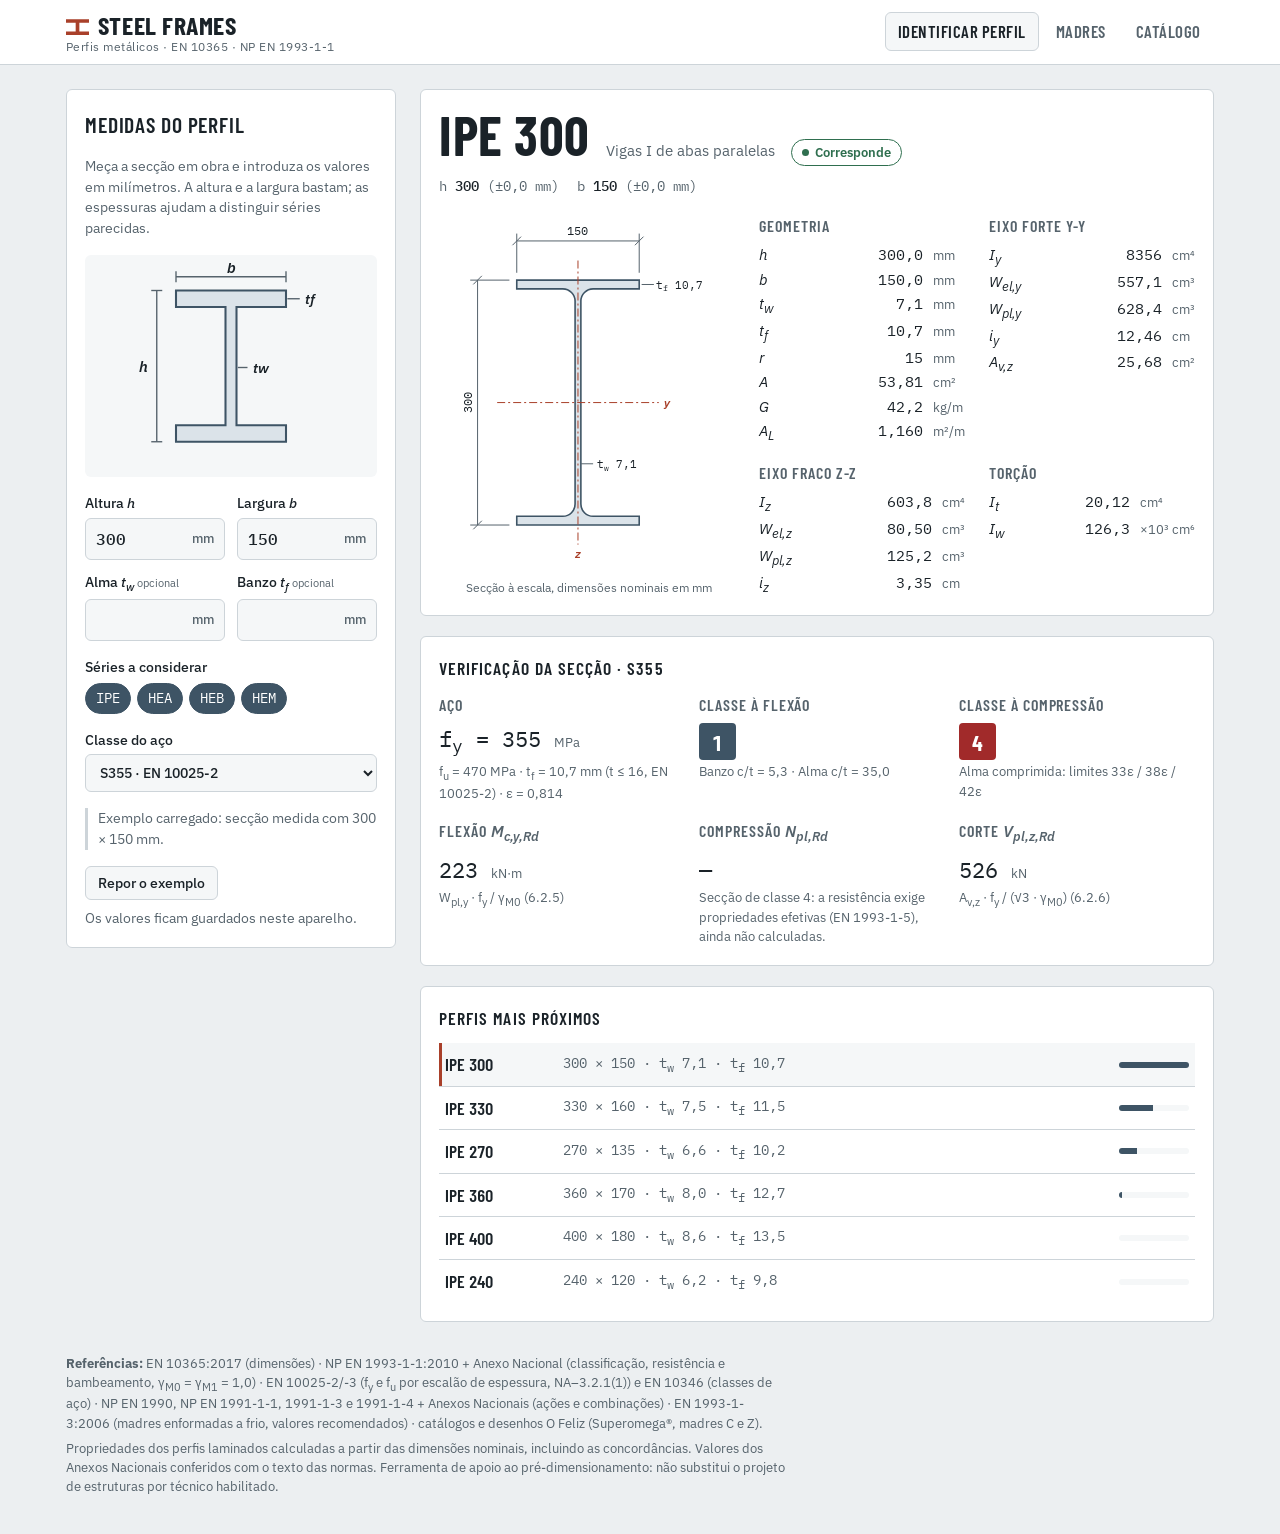
==== src/index.html @ e9fc8106 "Madres O Feliz (Superomega, C e Z) pela EN 1993-1-3, com empalme opcional Substitui as ómegas Constá" ====
<!doctype html>
<html lang="pt-PT">
<head>
<meta charset="utf-8">
<meta name="viewport" content="width=device-width, initial-scale=1, viewport-fit=cover">
<title>Steel Frames</title>
<meta name="claude:viewport-fit-sides" content="cover">
<meta name="description" content="Identificação e propriedades de perfis metálicos laminados segundo a EN 10365 e o Eurocódigo 3.">
<link rel="preconnect" href="https://fonts.googleapis.com">
<link rel="preconnect" href="https://fonts.gstatic.com" crossorigin>
<link rel="stylesheet" href="https://fonts.googleapis.com/css2?family=Barlow+Condensed:wght@500;600;700&family=IBM+Plex+Mono:wght@400;500&family=IBM+Plex+Sans:wght@400;500;600&display=swap">
<link rel="stylesheet" href="css/style.css">
</head>
<body>
<header class="topo">
  <div class="topo-interior">
    <div class="marca">
      <span class="marca-nome">Steel Frames</span>
      <span class="marca-sub">Perfis metálicos · EN 10365 · NP EN 1993-1-1</span>
    </div>
    <nav class="separadores" aria-label="Secções">
      <button type="button" class="separador" id="tab-identificar" data-vista="identificar" aria-selected="true">Identificar perfil</button>
      <button type="button" class="separador" id="tab-madres" data-vista="madres" aria-selected="false">Madres</button>
      <button type="button" class="separador" id="tab-catalogo" data-vista="catalogo" aria-selected="false">Catálogo</button>
    </nav>
  </div>
</header>

<main class="conteudo">
  <section class="vista vista-dupla" id="vista-identificar" aria-labelledby="tab-identificar">
    <form class="painel-medidas" id="form-medidas" autocomplete="off">
      <h1 class="titulo-painel">Medidas do perfil</h1>
      <p class="nota">Meça a secção em obra e introduza os valores em milímetros. A altura e a largura bastam; as espessuras ajudam a distinguir séries parecidas.</p>

      <figure class="esquema" aria-hidden="true">
        <svg viewBox="0 0 160 150" role="img">
          <path class="esquema-perfil" d="M40 20h80v12H84v86h36v12H40v-12h36V32H40z"/>
          <g class="esquema-cota">
            <line x1="40" y1="10" x2="120" y2="10"/><line x1="40" y1="6" x2="40" y2="14"/><line x1="120" y1="6" x2="120" y2="14"/>
            <line x1="26" y1="20" x2="26" y2="130"/><line x1="22" y1="20" x2="30" y2="20"/><line x1="22" y1="130" x2="30" y2="130"/>
          </g>
          <text x="80" y="7" class="esquema-txt">b</text>
          <text x="16" y="79" class="esquema-txt">h</text>
          <text x="96" y="80" class="esquema-txt esquema-txt-s">tw</text>
          <text x="134" y="30" class="esquema-txt esquema-txt-s">tf</text>
          <line class="esquema-guia" x1="121" y1="26" x2="130" y2="26"/>
          <line class="esquema-guia" x1="85" y1="76" x2="92" y2="76"/>
        </svg>
      </figure>

      <div class="campos">
        <label class="campo" for="in-h"><span>Altura <i>h</i></span>
          <span class="entrada"><input id="in-h" name="h" type="text" inputmode="decimal" min="0" step="0.1" required><em>mm</em></span></label>
        <label class="campo" for="in-b"><span>Largura <i>b</i></span>
          <span class="entrada"><input id="in-b" name="b" type="text" inputmode="decimal" min="0" step="0.1" required><em>mm</em></span></label>
        <label class="campo" for="in-tw"><span>Alma <i>t<sub>w</sub></i> <small>opcional</small></span>
          <span class="entrada"><input id="in-tw" name="tw" type="text" inputmode="decimal" min="0" step="0.1"><em>mm</em></span></label>
        <label class="campo" for="in-tf"><span>Banzo <i>t<sub>f</sub></i> <small>opcional</small></span>
          <span class="entrada"><input id="in-tf" name="tf" type="text" inputmode="decimal" min="0" step="0.1"><em>mm</em></span></label>
      </div>

      <fieldset class="grupo">
        <legend>Séries a considerar</legend>
        <div class="fichas" id="fichas-familias"></div>
      </fieldset>

      <label class="campo" for="in-aco"><span>Classe do aço</span>
        <select id="in-aco" name="aco"></select></label>

      <p class="nota nota-exemplo" id="nota-exemplo">Exemplo carregado: secção medida com 300 × 150 mm.</p>
      <div class="acoes-form"><button type="button" class="botao-sec" id="repor-identificar">Repor o exemplo</button><span class="nota">Os valores ficam guardados neste aparelho.</span></div>
    </form>

    <div class="resultado" id="resultado" aria-live="polite"></div>
  </section>

  <section class="vista vista-dupla" id="vista-madres" aria-labelledby="tab-madres" hidden>
    <form class="painel-medidas painel-madres" id="form-madres" autocomplete="off">
      <h1 class="titulo-painel">Madres de cobertura</h1>
      <p class="nota">Pré-dimensionamento de madres numa cobertura de duas águas, com as ações do Anexo Nacional português (Portugal continental).</p>

      <fieldset class="grupo">
        <legend>Pavilhão</legend>
        <div class="campos">
          <label class="campo" for="m-largura"><span>Vão do pórtico</span>
            <span class="entrada"><input id="m-largura" name="largura" type="text" inputmode="decimal" min="1" step="0.1" value="20"><em>m</em></span></label>
          <label class="campo" for="m-comprimento"><span>Comprimento</span>
            <span class="entrada"><input id="m-comprimento" name="comprimento" type="text" inputmode="decimal" min="1" step="0.1" value="48"><em>m</em></span></label>
          <label class="campo" for="m-beirado"><span>Altura no pilar</span>
            <span class="entrada"><input id="m-beirado" name="beirado" type="text" inputmode="decimal" value="7"><em>m</em></span></label>
          <label class="campo" for="m-meio"><span>Altura a meio vão</span>
            <span class="entrada"><input id="m-meio" name="meio" type="text" inputmode="decimal" value="8,4"><em>m</em></span></label>
        </div>
        <p class="nota" id="m-inclinacao"></p>
      </fieldset>

      <fieldset class="grupo">
        <legend>Madres</legend>
        <label class="campo" for="m-tipo"><span>Tipo de madre</span>
          <select id="m-tipo" name="tipo">
            <option value="IPE" selected>IPE laminado (NP EN 1993-1-1)</option>
            <option value="Superomega">Superomega® · O Feliz (EN 1993-1-3)</option>
            <option value="C">Madre C · O Feliz (EN 1993-1-3)</option>
            <option value="Z">Madre Z · O Feliz (EN 1993-1-3)</option>
          </select></label>
        <label class="campo" for="m-aco"><span>Classe do aço</span>
          <select id="m-aco" name="aco"></select></label>
        <div class="campos">
          <label class="campo" for="m-vao"><span>Entre pórticos</span>
            <span class="entrada"><input id="m-vao" name="vao" type="text" inputmode="decimal" min="1" step="0.1" value="6"><em>m</em></span></label>
          <label class="campo" for="m-espacamento"><span>Entre madres</span>
            <span class="entrada"><input id="m-espacamento" name="espacamento" type="text" inputmode="decimal" min="0.3" step="0.05" value="1,5"><em>m</em></span></label>
        </div>
        <label class="campo" for="m-esquema"><span>Esquema estático</span>
          <select id="m-esquema" name="esquema"></select></label>
        <label class="campo" for="m-tirantes"><span>Travamento do banzo inferior</span>
          <select id="m-tirantes" name="tirantes">
            <option value="0">Sem travamento intermédio (só nos pórticos)</option>
            <option value="1" selected>Tirantes a meio vão</option>
            <option value="2">Tirantes a terços do vão</option>
          </select></label>
        <label class="campo" for="m-posicao"><span>Posição na cobertura</span>
          <select id="m-posicao" name="posicao"></select></label>
      </fieldset>

      <fieldset class="grupo" id="m-grupo-enformados" hidden>
        <legend>Enformados a frio (EN 1993-1-3)</legend>
        <div id="m-campos-continuidade">
          <label class="campo" for="m-ligacao"><span>Continuidade nos apoios intermédios</span>
            <select id="m-ligacao" name="ligacao">
              <option value="continua" selected>Madre contínua, sem emenda nos apoios</option>
              <option value="sobreposicao">Sobreposição (empalme) sobre os apoios</option>
            </select></label>
          <label class="campo" for="m-sobreposicao" id="m-campo-sobreposicao"><span>Comprimento total da sobreposição, se medido</span>
            <span class="entrada"><input id="m-sobreposicao" name="sobreposicao" type="text" inputmode="decimal" min="0" step="0.05" value="" placeholder="desconhecido"><em>m</em></span></label>
          <p class="nota" id="m-nota-sobreposicao">Com 0,1 L ou mais para cada lado do apoio, a madre conta como contínua, com secção dupla sobre o apoio. Mais curta ou desconhecida, a continuidade é parcial: o vão verifica-se também como simplesmente apoiado (EN 1993-1-3, 10.1.3.4).</p>
        </div>
        <label class="campo" for="m-restricao"><span>Restrição do revestimento ao banzo livre</span>
          <select id="m-restricao" name="restricao">
            <option value="nenhuma" selected>Nenhuma (K = 0), do lado da segurança</option>
            <option value="chapa">Chapa trapezoidal fixada nas ondas baixas (130 p, 10.1.5.2(7))</option>
            <option value="cd">Rigidez CD indicada pelo fabricante do revestimento</option>
          </select></label>
        <div class="campos">
          <label class="campo" for="m-fixacoes" id="m-campo-fixacoes"><span>Fixações por metro de madre (p)</span>
            <span class="entrada"><input id="m-fixacoes" name="fixacoes" type="text" inputmode="decimal" min="0.5" step="0.5" value="2"><em>/m</em></span></label>
          <label class="campo" for="m-cd" id="m-campo-cd"><span>C<sub>D</sub> do revestimento</span>
            <span class="entrada"><input id="m-cd" name="cd" type="text" inputmode="decimal" min="0" step="0.1" value="0,5"><em>kN·m/m/rad</em></span></label>
          <label class="campo" for="m-apoio" id="m-campo-apoio"><span>Largura de apoio na asna</span>
            <span class="entrada"><input id="m-apoio" name="apoio" type="text" inputmode="decimal" min="10" step="10" value="100"><em>mm</em></span></label>
        </div>
        <p class="nota" id="m-nota-restricao"></p>
      </fieldset>

      <fieldset class="grupo">
        <legend>Cargas permanentes e sobrecarga</legend>
        <label class="campo" for="m-revestimento"><span>Revestimento</span>
          <select id="m-revestimento" name="revestimento"></select></label>
        <div class="campos">
          <label class="campo" for="m-grev"><span>Peso do revestimento</span>
            <span class="entrada"><input id="m-grev" name="grev" type="text" inputmode="decimal" min="0" step="0.01"><em>kN/m²</em></span></label>
          <label class="campo" for="m-ginst"><span>Instalações</span>
            <span class="entrada"><input id="m-ginst" name="ginst" type="text" inputmode="decimal" min="0" step="0.01" value="0,10"><em>kN/m²</em></span></label>
          <label class="campo" for="m-qk"><span>Sobrecarga (cat. H)</span>
            <span class="entrada"><input id="m-qk" name="qk" type="text" inputmode="decimal" min="0" step="0.05" value="0,4"><em>kN/m²</em></span></label>
        </div>
      </fieldset>

      <fieldset class="grupo">
        <legend>Local</legend>
        <div class="campos">
          <label class="campo" for="m-altitude"><span>Altitude</span>
            <span class="entrada"><input id="m-altitude" name="altitude" type="text" inputmode="decimal" min="0" max="1500" step="10" value="150"><em>m</em></span></label>
          <label class="campo" for="m-zona-neve"><span>Zona de neve</span>
            <select id="m-zona-neve" name="zonaNeve">
              <option value="Z1">Z1</option>
              <option value="Z2" selected>Z2</option>
              <option value="Z3">Z3</option>
            </select></label>
        </div>
        <label class="campo" for="m-exposicao"><span>Exposição à neve</span>
          <select id="m-exposicao" name="exposicao">
            <option value="normal" selected>Normal (Ce = 1,0)</option>
            <option value="exposta">Exposta ao vento (Ce = 0,8)</option>
            <option value="abrigada">Abrigada (Ce = 1,2)</option>
          </select></label>
        <label class="campo" for="m-terreno"><span>Categoria de terreno</span>
          <select id="m-terreno" name="terreno">
            <option value="I">I · Costa exposta ao mar</option>
            <option value="II">II · Campo aberto, obstáculos isolados</option>
            <option value="III" selected>III · Industrial, suburbano, floresta</option>
            <option value="IV">IV · Urbano, edifícios acima de 15 m</option>
          </select></label>
        <div class="campos">
          <label class="campo" for="m-cpi-max"><span>c<sub>pi</sub> máximo</span>
            <span class="entrada"><input id="m-cpi-max" name="cpiMax" type="text" inputmode="decimal" min="-1" max="1" step="0.05" value="0,2"></span></label>
          <label class="campo" for="m-cpi-min"><span>c<sub>pi</sub> mínimo</span>
            <span class="entrada"><input id="m-cpi-min" name="cpiMin" type="text" inputmode="decimal" min="-1" max="1" step="0.05" value="−0,3"></span></label>
        </div>
        <p class="nota">+0,2 / −0,3 sem face dominante. Com portões grandes que possam ficar abertos, ver NP EN 1991-1-4, 7.2.9(5).</p>
        <label class="verificar" for="m-costa"><input id="m-costa" name="costa" type="checkbox"> A menos de 5 km da costa</label>
        <p class="nota" id="m-zona-vento"></p>
        <label class="campo" for="m-c0"><span>Coeficiente de orografia c<sub>0</sub></span>
          <span class="entrada"><input id="m-c0" name="c0" type="text" inputmode="decimal" min="1" max="2" step="0.05" value="1,0"></span></label>
        <p class="nota">c<sub>0</sub> = 1,0 em terreno plano: declive médio a barlavento inferior a 3° (NP EN 1991-1-4, 4.3.3(2)). Perto do topo de colinas, falésias ou escarpas, calcule c<sub>0</sub> pelo Anexo A.3. Em vales onde o vento possa ser afunilado, ou com orografia complexa, a norma remete para parecer técnico ou ensaio (A.3(4) e NA–4.3.3(1)): a app não trata esses casos, mas aceita aqui um c<sub>0</sub> que esteja justificado.</p>
      </fieldset>

      <p class="nota nota-exemplo" id="m-nota-exemplo">Exemplo carregado: pavilhão de 20 × 48 m, alturas de 7,0 m no pilar e 8,4 m a meio vão, com painel sandwich.</p>
      <div class="acoes-form"><button type="button" class="botao-sec" id="repor-madres">Repor o exemplo</button><span class="nota">Os valores ficam guardados neste aparelho.</span></div>
    </form>

    <div class="resultado" id="resultado-madres" aria-live="polite"></div>
  </section>

  <section class="vista" id="vista-catalogo" aria-labelledby="tab-catalogo" hidden>
    <div class="catalogo-topo">
      <h1 class="titulo-painel">Catálogo de perfis</h1>
      <div class="fichas" id="fichas-catalogo" role="radiogroup" aria-label="Série"></div>
    </div>
    <p class="nota" id="catalogo-desc"></p>
    <div class="tabela-rolo">
      <table class="tabela" id="tabela-catalogo"></table>
    </div>
    <p class="nota" id="catalogo-ajuda">Toque numa linha para abrir o perfil com todas as propriedades.</p>
  </section>
</main>

<footer class="rodape">
  <p><strong>Referências:</strong> EN 10365:2017 (dimensões) · NP EN 1993-1-1:2010 + Anexo Nacional (classificação, resistência e bambeamento, γ<sub>M0</sub> = γ<sub>M1</sub> = 1,0) · EN 10025-2/-3 (f<sub>y</sub> e f<sub>u</sub> por escalão de espessura, NA–3.2.1(1)) e EN 10346 (classes de aço) · NP EN 1990, NP EN 1991-1-1, 1991-1-3 e 1991-1-4 + Anexos Nacionais (ações e combinações) · EN 1993-1-3:2006 (madres enformadas a frio, valores recomendados) · catálogos e desenhos O Feliz (Superomega®, madres C e Z).</p>
  <p>Propriedades dos perfis laminados calculadas a partir das dimensões nominais, incluindo as concordâncias. Valores dos Anexos Nacionais conferidos com o texto das normas. Ferramenta de apoio ao pré-dimensionamento: não substitui o projeto de estruturas por técnico habilitado.</p>
</footer>

<script src="js/perfis.js"></script>
<script src="js/seccao.js"></script>
<script src="js/ofeliz.js"></script>
<script src="js/acoes.js"></script>
<script src="js/madres.js"></script>
<script src="js/enformados.js"></script>
<script src="js/app.js"></script>
<script src="js/vista-madres.js"></script>
</body>
</html>
---- src/css/style.css ----
/* Layout: faixa de topo + duas colunas (medidas | resultado) que empilham abaixo de 880px.
   Cor: cinza-aço frio com o vermelho do primário anticorrosivo como único acento. */
:root {
  --fundo: #eceff1;
  --superficie: #ffffff;
  --superficie-2: #f5f7f8;
  --tinta: #1a2228;
  --tinta-suave: #56636c;
  --linha: #cdd4d9;
  --aco: #3e5465;
  --aco-claro: #dbe3e9;
  --primario: #a9402a;
  --primario-tinta: #ffffff;
  --ok: #2f6f4f;
  --aviso: #8a5a00;
  --mau: #a12a2a;
  --f-titulo: "Barlow Condensed", "Arial Narrow", "Roboto Condensed", sans-serif;
  --f-texto: "IBM Plex Sans", "Segoe UI", system-ui, sans-serif;
  --f-dados: "IBM Plex Mono", ui-monospace, "SFMono-Regular", Menlo, monospace;
  --raio: 6px;
}
@media (prefers-color-scheme: dark) {
  :root:not([data-theme="light"]) {
    --fundo: #11161a; --superficie: #192026; --superficie-2: #1f272e; --tinta: #e2e7ea;
    --tinta-suave: #97a4ad; --linha: #2e3941; --aco: #9ab1c2; --aco-claro: #26323b;
    --primario: #e2795c; --primario-tinta: #1a0d08; --ok: #6cc196; --aviso: #e0b357; --mau: #ef8a8a;
    color-scheme: dark;
  }
}
:root[data-theme="dark"] {
  --fundo: #11161a; --superficie: #192026; --superficie-2: #1f272e; --tinta: #e2e7ea;
  --tinta-suave: #97a4ad; --linha: #2e3941; --aco: #9ab1c2; --aco-claro: #26323b;
  --primario: #e2795c; --primario-tinta: #1a0d08; --ok: #6cc196; --aviso: #e0b357; --mau: #ef8a8a;
  color-scheme: dark;
}

* { box-sizing: border-box; }
[hidden] { display: none !important; }
html { -webkit-text-size-adjust: 100%; }
body {
  margin: 0;
  background: var(--fundo);
  color: var(--tinta);
  font: 15px/1.5 var(--f-texto);
}
body::before {
  content: ""; position: fixed; inset: 0 0 auto; height: env(safe-area-inset-top, 0px);
  z-index: 10; background: var(--superficie);
}
h1, h2, h3 { text-wrap: balance; margin: 0; }
button, input, select { font: inherit; color: inherit; }
:focus-visible { outline: 2px solid var(--primario); outline-offset: 2px; }

/* Topo */
.topo {
  position: sticky; top: env(safe-area-inset-top, 0px); z-index: 5;
  background: var(--superficie);
  border-bottom: 1px solid var(--linha);
}
.topo-interior, .conteudo, .rodape {
  max-width: 1180px; margin-inline: auto;
  padding-left: max(16px, env(safe-area-inset-left, 0px));
  padding-right: max(16px, env(safe-area-inset-right, 0px));
}
.topo-interior {
  display: flex; flex-wrap: wrap; align-items: center; justify-content: space-between;
  gap: 8px 24px; padding-block: 10px;
}
.marca { display: flex; flex-direction: column; line-height: 1.15; }
.marca-nome {
  font-family: var(--f-titulo); font-weight: 700; font-size: 1.6rem;
  letter-spacing: 0.02em; text-transform: uppercase;
}
.marca-nome::before {
  content: ""; display: inline-block; width: 0.9em; height: 0.62em; margin-right: 0.35em;
  background: var(--primario);
  clip-path: polygon(0 0, 100% 0, 100% 22%, 58% 22%, 58% 78%, 100% 78%, 100% 100%, 0 100%, 0 78%, 42% 78%, 42% 22%, 0 22%);
}
.marca-sub { font-size: 0.78rem; color: var(--tinta-suave); letter-spacing: 0.04em; }
.separadores { display: flex; flex-wrap: wrap; gap: 4px; }
.separador {
  border: 1px solid transparent; background: none; cursor: pointer;
  padding: 6px 12px; border-radius: var(--raio);
  font-family: var(--f-titulo); font-weight: 600; font-size: 1.05rem; letter-spacing: 0.03em;
  text-transform: uppercase; color: var(--tinta-suave);
}
.separador:hover { color: var(--tinta); background: var(--superficie-2); }
.separador[aria-selected="true"] { color: var(--tinta); border-color: var(--linha); background: var(--superficie-2); }

/* Conteúdo */
.conteudo { padding-block: 24px 8px; }
.vista-dupla {
  display: grid; gap: 24px;
  grid-template-columns: minmax(260px, 330px) minmax(0, 1fr);
  align-items: start;
}
.vista[hidden] { display: none !important; }
@media (max-width: 880px) {
  .vista-dupla { grid-template-columns: minmax(0, 1fr); }
}

.titulo-painel {
  font-family: var(--f-titulo); font-weight: 600; font-size: 1.35rem;
  text-transform: uppercase; letter-spacing: 0.04em;
}
.nota { color: var(--tinta-suave); font-size: 0.86rem; margin: 0; max-width: 65ch; }
.nota-exemplo { border-left: 3px solid var(--linha); padding-left: 10px; }

/* Painel de medidas */
.painel-medidas {
  display: flex; flex-direction: column; gap: 16px;
  background: var(--superficie); border: 1px solid var(--linha); border-radius: var(--raio);
  padding: 18px;
}
@media (min-width: 881px) { .painel-medidas { position: sticky; top: calc(env(safe-area-inset-top, 0px) + 84px); } }
.esquema { margin: 0; padding: 8px; background: var(--superficie-2); border-radius: var(--raio); }
.esquema svg { display: block; width: 100%; max-width: 220px; height: auto; margin-inline: auto; }
.esquema-perfil { fill: var(--aco-claro); stroke: var(--aco); stroke-width: 1.5; }
.esquema-cota line, .esquema-guia { stroke: var(--tinta-suave); stroke-width: 1; }
.esquema-txt { fill: var(--tinta); font: italic 600 11px var(--f-texto); text-anchor: middle; }
.esquema-txt-s { font-size: 10px; text-anchor: start; }

.campos { display: grid; grid-template-columns: repeat(2, minmax(0, 1fr)); gap: 12px; align-items: end; }
.campo { display: flex; flex-direction: column; gap: 4px; min-width: 0; font-size: 0.86rem; font-weight: 500; }
.campo small { font-weight: 400; color: var(--tinta-suave); }
.campo i { font-family: var(--f-texto); }
.entrada {
  display: flex; align-items: center;
  background: var(--superficie-2); border: 1px solid var(--linha); border-radius: var(--raio);
}
.entrada:focus-within { border-color: var(--primario); }
.entrada input {
  flex: 1; min-width: 0; width: 100%; border: 0; background: none; padding: 8px 10px;
  font-family: var(--f-dados); font-size: 1rem; font-variant-numeric: tabular-nums;
}
.entrada input:focus { outline: none; }
.entrada em { font-style: normal; color: var(--tinta-suave); padding-right: 10px; font-size: 0.8rem; }
select {
  padding: 8px 10px; border: 1px solid var(--linha); border-radius: var(--raio);
  background: var(--superficie-2);
}
.grupo { border: 0; margin: 0; padding: 0; display: flex; flex-direction: column; gap: 6px; }
.grupo legend { font-size: 0.86rem; font-weight: 500; padding: 0; margin-bottom: 6px; }
.fichas { display: flex; flex-wrap: wrap; gap: 6px; }
.ficha {
  display: inline-flex; align-items: center; gap: 6px; cursor: pointer;
  padding: 4px 10px; border: 1px solid var(--linha); border-radius: 999px;
  font-family: var(--f-dados); font-size: 0.85rem; background: var(--superficie);
  user-select: none;
}
.ficha input { position: absolute; opacity: 0; pointer-events: none; }
.ficha:has(input:checked) { background: var(--aco); border-color: var(--aco); color: var(--superficie); }
.ficha:has(input:focus-visible) { outline: 2px solid var(--primario); outline-offset: 2px; }

/* Resultado */
.resultado { display: flex; flex-direction: column; gap: 20px; min-width: 0; }
.cartao {
  background: var(--superficie); border: 1px solid var(--linha); border-radius: var(--raio);
  padding: 18px; min-width: 0;
}
.cabeca-resultado { display: flex; flex-wrap: wrap; align-items: baseline; gap: 6px 16px; }
.cartao .nome-perfil {
  margin: 0; color: var(--tinta); text-transform: none;
  font-family: var(--f-titulo); font-weight: 700; font-size: clamp(2.4rem, 6vw, 3.4rem);
  line-height: 1; letter-spacing: 0.01em;
}
.familia-perfil { color: var(--tinta-suave); }
.selo {
  display: inline-flex; align-items: center; gap: 6px; padding: 3px 10px; border-radius: 999px;
  font-size: 0.8rem; font-weight: 600; border: 1px solid currentColor;
}
.selo::before { content: ""; width: 7px; height: 7px; border-radius: 50%; background: currentColor; }
.selo-ok { color: var(--ok); }
.selo-aviso { color: var(--aviso); }
.selo-mau { color: var(--mau); }
.desvios {
  display: flex; flex-wrap: wrap; gap: 4px 18px; margin-top: 10px;
  font-family: var(--f-dados); font-size: 0.85rem; color: var(--tinta-suave);
}
.desvios b { color: var(--tinta); font-weight: 500; }
.alerta {
  margin-top: 12px; padding: 8px 12px; border-radius: var(--raio);
  background: var(--superficie-2); border-left: 3px solid var(--aviso); font-size: 0.88rem;
}

.corpo-resultado {
  display: grid; gap: 20px; margin-top: 18px;
  grid-template-columns: minmax(200px, 300px) minmax(0, 1fr);
}
@media (max-width: 640px) { .corpo-resultado { grid-template-columns: minmax(0, 1fr); } }
.desenho { margin: 0; align-self: start; }
.desenho svg { display: block; width: 100%; height: auto; max-height: 360px; }
.desenho figcaption { font-size: 0.78rem; color: var(--tinta-suave); text-align: center; margin-top: 4px; }
.sec-forma { fill: var(--aco-claro); stroke: var(--aco); stroke-width: 1.6; vector-effect: non-scaling-stroke; }
.sec-eixo { stroke: var(--primario); stroke-width: 1; stroke-dasharray: 8 3 2 3; vector-effect: non-scaling-stroke; fill: none; }
.sec-cota { stroke: var(--tinta-suave); stroke-width: 1; vector-effect: non-scaling-stroke; fill: none; }
.sec-txt { fill: var(--tinta); font-family: var(--f-dados); }
.sec-txt-eixo { fill: var(--primario); font-family: var(--f-texto); font-style: italic; font-weight: 600; }

.grupos-props { display: grid; grid-template-columns: repeat(auto-fit, minmax(190px, 1fr)); gap: 16px 24px; }
.grupo-props h3, .ec3-item h3, .cartao h2 {
  font-family: var(--f-titulo); font-weight: 600; font-size: 1rem; text-transform: uppercase;
  letter-spacing: 0.06em; color: var(--tinta-suave); margin-bottom: 6px;
}
.cartao h2 { font-size: 1.1rem; color: var(--tinta); margin-bottom: 12px; }
.lista-props { margin: 0; display: grid; grid-template-columns: auto 1fr auto; gap: 2px 10px; align-items: baseline; }
.lista-props dt { font-style: italic; }
.lista-props dd { margin: 0; text-align: right; font-family: var(--f-dados); font-variant-numeric: tabular-nums; }
.lista-props .un { color: var(--tinta-suave); font-size: 0.8rem; text-align: left; font-family: var(--f-texto); }

.ec3 { display: grid; grid-template-columns: repeat(auto-fit, minmax(220px, 1fr)); gap: 16px 24px; }
.valor-grande {
  font-family: var(--f-dados); font-size: 1.35rem; font-variant-numeric: tabular-nums;
}
.valor-grande small { font-size: 0.8rem; color: var(--tinta-suave); font-family: var(--f-texto); }
.ec3-item .sym { text-transform: none; letter-spacing: 0; font-family: var(--f-texto); font-style: italic; }
.ec3-item p { margin: 2px 0 0; font-size: 0.82rem; color: var(--tinta-suave); }
.classe {
  display: inline-grid; place-items: center; width: 1.7em; height: 1.7em; border-radius: 4px;
  font-family: var(--f-titulo); font-weight: 700; background: var(--aco); color: var(--superficie);
}
.classe-4 { background: var(--mau); }

.candidatos { list-style: none; margin: 0; padding: 0; display: flex; flex-direction: column; }
.candidatos li + li { border-top: 1px solid var(--linha); }
.candidato {
  width: 100%; display: grid; grid-template-columns: 7.5em 1fr auto; gap: 12px; align-items: center;
  padding: 8px 6px; border: 0; background: none; cursor: pointer; text-align: left;
  font-family: var(--f-dados); font-size: 0.88rem; font-variant-numeric: tabular-nums;
}
.candidato:hover { background: var(--superficie-2); }
.candidato[aria-current="true"] { background: var(--superficie-2); box-shadow: inset 3px 0 0 var(--primario); }
.candidato-nome { font-family: var(--f-titulo); font-weight: 600; font-size: 1.1rem; }
.candidato-dims { color: var(--tinta-suave); min-width: 0; }
.barra { width: 70px; height: 6px; background: var(--superficie-2); border-radius: 3px; overflow: hidden; }
.barra span { display: block; height: 100%; background: var(--aco); }

/* Catálogo */
#vista-catalogo { display: flex; flex-direction: column; gap: 12px; }
.catalogo-topo { display: flex; flex-wrap: wrap; align-items: center; justify-content: space-between; gap: 12px; }
.ficha-radio { font-family: var(--f-dados); }
.tabela-rolo {
  overflow-x: auto; background: var(--superficie); border: 1px solid var(--linha); border-radius: var(--raio);
  max-height: 70vh;
}
.tabela { border-collapse: collapse; width: 100%; font-variant-numeric: tabular-nums; font-size: 0.86rem; }
.tabela th, .tabela td { padding: 6px 10px; text-align: right; white-space: nowrap; }
.tabela th:first-child, .tabela td:first-child { text-align: left; position: sticky; left: 0; background: inherit; }
.tabela thead th {
  position: sticky; top: 0; z-index: 1; background: var(--superficie-2);
  font-weight: 600; border-bottom: 1px solid var(--linha);
}
.tabela thead th:first-child { z-index: 2; background: var(--superficie-2); }
.tabela thead .un { display: block; font-weight: 400; color: var(--tinta-suave); font-size: 0.75rem; }
.tabela tbody tr { background: var(--superficie); cursor: pointer; }
.tabela tbody tr:nth-child(even) { background: var(--superficie-2); }
.tabela tbody tr:hover td { color: var(--primario); }
.tabela td { font-family: var(--f-dados); }
.tabela td:first-child { font-family: var(--f-titulo); font-weight: 600; font-size: 1rem; }

/* Rodapé */
.rodape { padding-block: 24px 32px; color: var(--tinta-suave); font-size: 0.8rem; }
.rodape p { margin: 0 0 6px; max-width: 90ch; }

@media (prefers-reduced-motion: no-preference) {
  .cartao { animation: surgir 0.18s ease-out; }
  @keyframes surgir { from { transform: translateY(3px); } to { transform: none; } }
}

/* Madres */
.painel-madres { position: static !important; }
.painel-madres .grupo { gap: 10px; }
.painel-madres .grupo legend {
  font-family: var(--f-titulo); font-weight: 600; font-size: 1rem; text-transform: uppercase;
  letter-spacing: 0.06em; color: var(--tinta-suave); margin-bottom: 2px;
}
.verificar { display: flex; align-items: center; gap: 8px; font-size: 0.86rem; cursor: pointer; }
.verificar input { width: 16px; height: 16px; accent-color: var(--aco); }
.painel-madres select { width: 100%; }
.numeros { display: grid; grid-template-columns: repeat(auto-fit, minmax(150px, 1fr)); gap: 12px 24px; margin-top: 16px; }
.numeros p { margin: 2px 0 0; font-size: 0.82rem; color: var(--tinta-suave); }
.verifs { list-style: none; margin: 18px 0 12px; padding: 0; display: flex; flex-direction: column; gap: 10px; }
.verif {
  display: grid; grid-template-columns: minmax(0, 1fr) 3.5em 120px; gap: 2px 12px; align-items: center;
}
.verif-nome { font-weight: 500; }
.verif-u { text-align: right; font-family: var(--f-dados); font-variant-numeric: tabular-nums; }
.verif-det { grid-column: 1 / -1; font-size: 0.8rem; color: var(--tinta-suave); }
@media (max-width: 480px) { .verif { grid-template-columns: minmax(0, 1fr) 3.5em 70px; } }
.util { display: block; height: 8px; background: var(--superficie-2); border-radius: 4px; overflow: hidden; border: 1px solid var(--linha); }
.util span { display: block; height: 100%; }
.util-ok span { background: var(--ok); }
.util-aviso span { background: var(--aviso); }
.util-mau span { background: var(--mau); }
.candidato-madre { grid-template-columns: 6.5em minmax(0, 1fr) 3.8em 70px; }
.candidato-u { text-align: right; white-space: nowrap; }
@media (max-width: 480px) { .candidato-madre { grid-template-columns: 5.5em minmax(0, 1fr) 3.6em; } .candidato-madre .util { display: none; } }

.esquicos { display: grid; grid-template-columns: minmax(0, 1fr); gap: 24px; }
.esquico { margin: 0; min-width: 0; }
.esquico svg { display: block; width: 100%; height: auto; max-height: 380px; }
.esquico figcaption { font-size: 0.8rem; color: var(--tinta-suave); margin-top: 6px; }
.esq-faixa { fill: var(--primario); fill-opacity: 0.22; }
.esq-madre { stroke: var(--aco); stroke-width: 1; vector-effect: non-scaling-stroke; opacity: 0.55; }
.esq-madre-ativa { stroke: var(--primario); stroke-width: 3; vector-effect: non-scaling-stroke; }
.esq-portico { stroke: var(--tinta); stroke-width: 1.6; vector-effect: non-scaling-stroke; }
.esq-cumeeira { stroke: var(--tinta-suave); stroke-width: 1; stroke-dasharray: 6 4; vector-effect: non-scaling-stroke; }
.esq-cota { stroke: var(--tinta-suave); stroke-width: 1; fill: none; vector-effect: non-scaling-stroke; }
.esq-solo { stroke: var(--tinta-suave); stroke-width: 1; stroke-dasharray: 2 3; vector-effect: non-scaling-stroke; }
.esq-estrutura { stroke: var(--tinta); stroke-width: 2.2; fill: none; stroke-linejoin: round; vector-effect: non-scaling-stroke; }
.esq-madre-sec { fill: var(--aco); }
.esq-madre-sec-ativa { fill: var(--primario); }
.esq-seta-g, .esq-seta-w { stroke-width: 2; vector-effect: non-scaling-stroke; }
.esq-seta-g { stroke: var(--aco); }
.esq-seta-g-cab { fill: var(--aco); }
.esq-seta-w { stroke: var(--primario); }
.esq-seta-w-cab { fill: var(--primario); }
.esq-txt { fill: var(--tinta); font-family: var(--f-dados); stroke: var(--superficie); paint-order: stroke; stroke-linejoin: round; }

.acoes { display: grid; grid-template-columns: repeat(auto-fit, minmax(240px, 1fr)); gap: 16px 24px; }
.acao h3, h3.sub {
  font-family: var(--f-titulo); font-weight: 600; font-size: 1rem; text-transform: uppercase;
  letter-spacing: 0.06em; color: var(--tinta-suave); margin: 0 0 4px;
}
h3.sub { margin-top: 18px; margin-bottom: 8px; }
.acao p { margin: 0; font-size: 0.88rem; }
.acao b, .acoes b { font-family: var(--f-dados); font-weight: 500; }
.tabela-baixa { max-height: none; }
.tabela-simples tbody tr { cursor: default; }
.tabela-simples tbody tr:hover td { color: inherit; }
.tabela-simples tbody th { text-align: left; font-weight: 400; white-space: normal; min-width: 10em; }
.cartao .tabela-simples th:first-child { position: static; }
.hipoteses { margin: 0; padding-left: 1.2em; display: flex; flex-direction: column; gap: 6px; font-size: 0.88rem; max-width: 75ch; }
.verif-nao .verif-nome { color: var(--tinta-suave); }
.tabela tbody tr.linha-omega { cursor: default; }
.tabela tbody tr.linha-omega:hover td { color: inherit; }
.tabela tbody tr.linha-omega td:first-child { font-family: var(--f-dados); font-weight: 500; font-size: 0.86rem; }
@media (max-width: 400px) {
  .separador { padding: 6px 8px; font-size: 0.95rem; }
}
.resultado .cartao { scroll-margin-top: calc(env(safe-area-inset-top, 0px) + 110px); }
.nome-perfil:focus { outline: none; }
.acoes-form { display: flex; flex-wrap: wrap; align-items: center; gap: 8px 12px; }
.botao-sec {
  padding: 6px 12px; border: 1px solid var(--linha); border-radius: var(--raio);
  background: var(--superficie-2); cursor: pointer; font-size: 0.86rem; font-weight: 500;
}
.botao-sec:hover { border-color: var(--aco); }
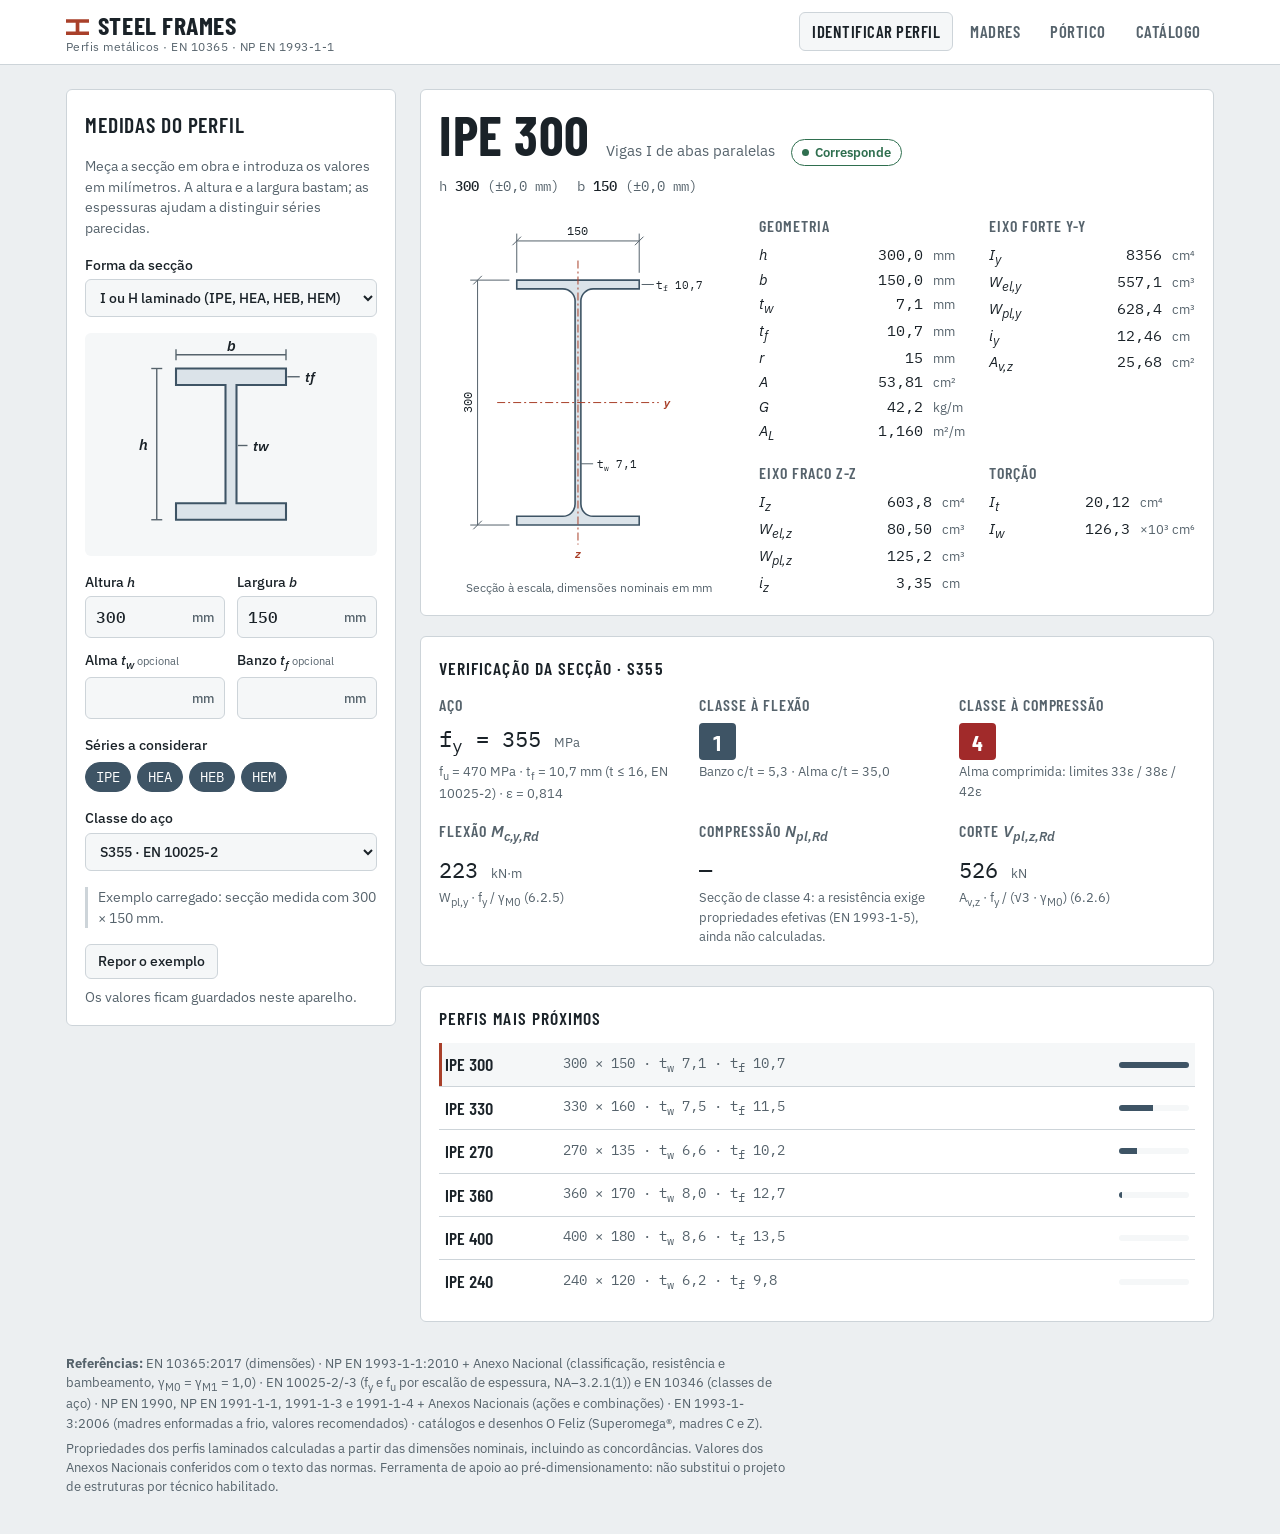
==== commit 3f630f7c: "Separador Pórtico (Fase 3) e perfis enformados no identificador Pórtico (src/js/vista-portico.js): -" ====
--- a/src/index.html
+++ b/src/index.html
@@ -21,6 +21,7 @@
     <nav class="separadores" aria-label="Secções">
       <button type="button" class="separador" id="tab-identificar" data-vista="identificar" aria-selected="true">Identificar perfil</button>
       <button type="button" class="separador" id="tab-madres" data-vista="madres" aria-selected="false">Madres</button>
+      <button type="button" class="separador" id="tab-portico" data-vista="portico" aria-selected="false">Pórtico</button>
       <button type="button" class="separador" id="tab-catalogo" data-vista="catalogo" aria-selected="false">Catálogo</button>
     </nav>
   </div>
@@ -32,8 +33,16 @@
       <h1 class="titulo-painel">Medidas do perfil</h1>
       <p class="nota">Meça a secção em obra e introduza os valores em milímetros. A altura e a largura bastam; as espessuras ajudam a distinguir séries parecidas.</p>
 
+      <label class="campo" for="in-forma"><span>Forma da secção</span>
+        <select id="in-forma" name="forma">
+          <option value="I" selected>I ou H laminado (IPE, HEA, HEB, HEM)</option>
+          <option value="omega">Ómega enformado a frio (Superomega®, O Feliz)</option>
+          <option value="C">C enformado a frio (O Feliz)</option>
+          <option value="Z">Z enformado a frio (O Feliz)</option>
+        </select></label>
+
       <figure class="esquema" aria-hidden="true">
-        <svg viewBox="0 0 160 150" role="img">
+        <svg viewBox="0 0 160 150" role="img" data-forma="I">
           <path class="esquema-perfil" d="M40 20h80v12H84v86h36v12H40v-12h36V32H40z"/>
           <g class="esquema-cota">
             <line x1="40" y1="10" x2="120" y2="10"/><line x1="40" y1="6" x2="40" y2="14"/><line x1="120" y1="6" x2="120" y2="14"/>
@@ -46,6 +55,41 @@
           <line class="esquema-guia" x1="121" y1="26" x2="130" y2="26"/>
           <line class="esquema-guia" x1="85" y1="76" x2="92" y2="76"/>
         </svg>
+        <svg viewBox="0 0 160 150" role="img" data-forma="omega" hidden>
+          <path class="esquema-fino" d="M18 120l6-6h22l4-8 4-66 8-8h36l8 8 4 66 4 8h22l6 6"/>
+          <g class="esquema-cota">
+            <line x1="18" y1="134" x2="142" y2="134"/><line x1="18" y1="130" x2="18" y2="138"/><line x1="142" y1="130" x2="142" y2="138"/>
+            <line x1="8" y1="32" x2="8" y2="120"/><line x1="4" y1="32" x2="12" y2="32"/><line x1="4" y1="120" x2="12" y2="120"/>
+          </g>
+          <text x="80" y="147" class="esquema-txt">b</text>
+          <text x="2" y="80" class="esquema-txt">h</text>
+          <text x="104" y="22" class="esquema-txt esquema-txt-s">t</text>
+          <line class="esquema-guia" x1="96" y1="28" x2="102" y2="20"/>
+        </svg>
+        <svg viewBox="0 0 160 150" role="img" data-forma="C" hidden>
+          <path class="esquema-fino" d="M116 44V22H54v106h62v-22"/>
+          <g class="esquema-cota">
+            <line x1="54" y1="10" x2="116" y2="10"/><line x1="54" y1="6" x2="54" y2="14"/><line x1="116" y1="6" x2="116" y2="14"/>
+            <line x1="40" y1="22" x2="40" y2="128"/><line x1="36" y1="22" x2="44" y2="22"/><line x1="36" y1="128" x2="44" y2="128"/>
+            <line x1="130" y1="22" x2="130" y2="44"/><line x1="126" y1="22" x2="134" y2="22"/><line x1="126" y1="44" x2="134" y2="44"/>
+          </g>
+          <text x="85" y="7" class="esquema-txt">b</text>
+          <text x="30" y="79" class="esquema-txt">h</text>
+          <text x="138" y="37" class="esquema-txt esquema-txt-s">a</text>
+          <text x="62" y="79" class="esquema-txt esquema-txt-s">t</text>
+        </svg>
+        <svg viewBox="0 0 160 150" role="img" data-forma="Z" hidden>
+          <path class="esquema-fino" d="M128 44V22H80v106H32v-22"/>
+          <g class="esquema-cota">
+            <line x1="80" y1="10" x2="128" y2="10"/><line x1="80" y1="6" x2="80" y2="14"/><line x1="128" y1="6" x2="128" y2="14"/>
+            <line x1="18" y1="22" x2="18" y2="128"/><line x1="14" y1="22" x2="22" y2="22"/><line x1="14" y1="128" x2="22" y2="128"/>
+            <line x1="142" y1="22" x2="142" y2="44"/><line x1="138" y1="22" x2="146" y2="22"/><line x1="138" y1="44" x2="146" y2="44"/>
+          </g>
+          <text x="104" y="7" class="esquema-txt">b</text>
+          <text x="8" y="79" class="esquema-txt">h</text>
+          <text x="150" y="37" class="esquema-txt esquema-txt-s">a</text>
+          <text x="88" y="79" class="esquema-txt esquema-txt-s">t</text>
+        </svg>
       </figure>
 
       <div class="campos">
@@ -53,13 +97,18 @@
           <span class="entrada"><input id="in-h" name="h" type="text" inputmode="decimal" min="0" step="0.1" required><em>mm</em></span></label>
         <label class="campo" for="in-b"><span>Largura <i>b</i></span>
           <span class="entrada"><input id="in-b" name="b" type="text" inputmode="decimal" min="0" step="0.1" required><em>mm</em></span></label>
-        <label class="campo" for="in-tw"><span>Alma <i>t<sub>w</sub></i> <small>opcional</small></span>
+        <label class="campo" for="in-tw" id="campo-tw"><span>Alma <i>t<sub>w</sub></i> <small>opcional</small></span>
           <span class="entrada"><input id="in-tw" name="tw" type="text" inputmode="decimal" min="0" step="0.1"><em>mm</em></span></label>
-        <label class="campo" for="in-tf"><span>Banzo <i>t<sub>f</sub></i> <small>opcional</small></span>
+        <label class="campo" for="in-tf" id="campo-tf"><span>Banzo <i>t<sub>f</sub></i> <small>opcional</small></span>
           <span class="entrada"><input id="in-tf" name="tf" type="text" inputmode="decimal" min="0" step="0.1"><em>mm</em></span></label>
+        <label class="campo" for="in-t" id="campo-t" hidden><span>Espessura <i>t</i> <small>opcional</small></span>
+          <span class="entrada"><input id="in-t" name="t" type="text" inputmode="decimal" min="0" step="0.1"><em>mm</em></span></label>
+        <label class="campo" for="in-a" id="campo-a" hidden><span>Reforço <i>a</i> <small>opcional</small></span>
+          <span class="entrada"><input id="in-a" name="a" type="text" inputmode="decimal" min="0" step="1"><em>mm</em></span></label>
       </div>
-
-      <fieldset class="grupo">
+      <p class="nota" id="nota-forma" hidden></p>
+
+      <fieldset class="grupo" id="grupo-familias">
         <legend>Séries a considerar</legend>
         <div class="fichas" id="fichas-familias"></div>
       </fieldset>
@@ -169,6 +218,12 @@
       <fieldset class="grupo">
         <legend>Local</legend>
         <div class="campos">
+          <label class="campo" for="m-distrito"><span>Distrito (zona de neve)</span>
+            <select id="m-distrito" name="distrito"></select></label>
+          <label class="campo" for="m-concelho" id="m-campo-concelho"><span>Concelho</span>
+            <select id="m-concelho" name="concelho"></select></label>
+        </div>
+        <div class="campos">
           <label class="campo" for="m-altitude"><span>Altitude</span>
             <span class="entrada"><input id="m-altitude" name="altitude" type="text" inputmode="decimal" min="0" max="1500" step="10" value="150"><em>m</em></span></label>
           <label class="campo" for="m-zona-neve"><span>Zona de neve</span>
@@ -178,6 +233,7 @@
               <option value="Z3">Z3</option>
             </select></label>
         </div>
+        <p class="nota" id="m-nota-neve"></p>
         <label class="campo" for="m-exposicao"><span>Exposição à neve</span>
           <select id="m-exposicao" name="exposicao">
             <option value="normal" selected>Normal (Ce = 1,0)</option>
@@ -200,9 +256,26 @@
         <p class="nota">+0,2 / −0,3 sem face dominante. Com portões grandes que possam ficar abertos, ver NP EN 1991-1-4, 7.2.9(5).</p>
         <label class="verificar" for="m-costa"><input id="m-costa" name="costa" type="checkbox"> A menos de 5 km da costa</label>
         <p class="nota" id="m-zona-vento"></p>
-        <label class="campo" for="m-c0"><span>Coeficiente de orografia c<sub>0</sub></span>
+        <label class="campo" for="m-orografia"><span>Orografia (vento)</span>
+          <select id="m-orografia" name="orografia">
+            <option value="plano" selected>Terreno plano (c0 = 1,0)</option>
+            <option value="colina">Colina isolada ou em cadeia (Anexo A.3)</option>
+            <option value="escarpa">Falésia ou escarpa (Anexo A.3)</option>
+            <option value="manual">c0 de estudo específico</option>
+          </select></label>
+        <div class="campos" id="m-campos-orografia">
+          <label class="campo" for="m-oro-h"><span>Altura do relevo H</span>
+            <span class="entrada"><input id="m-oro-h" name="oroH" type="text" inputmode="decimal" min="0" step="1" value="30"><em>m</em></span></label>
+          <label class="campo" for="m-oro-lu"><span>Vertente a barlavento L<sub>u</sub></span>
+            <span class="entrada"><input id="m-oro-lu" name="oroLu" type="text" inputmode="decimal" min="1" step="10" value="300"><em>m</em></span></label>
+          <label class="campo" for="m-oro-ld" id="m-campo-oro-ld"><span>Vertente a sotavento L<sub>d</sub></span>
+            <span class="entrada"><input id="m-oro-ld" name="oroLd" type="text" inputmode="decimal" min="1" step="10" value="300"><em>m</em></span></label>
+          <label class="campo" for="m-oro-x"><span>Distância à crista x</span>
+            <span class="entrada"><input id="m-oro-x" name="oroX" type="text" inputmode="decimal" step="10" value="0"><em>m</em></span></label>
+        </div>
+        <label class="campo" for="m-c0" id="m-campo-c0"><span>Coeficiente de orografia c<sub>0</sub></span>
           <span class="entrada"><input id="m-c0" name="c0" type="text" inputmode="decimal" min="1" max="2" step="0.05" value="1,0"></span></label>
-        <p class="nota">c<sub>0</sub> = 1,0 em terreno plano: declive médio a barlavento inferior a 3° (NP EN 1991-1-4, 4.3.3(2)). Perto do topo de colinas, falésias ou escarpas, calcule c<sub>0</sub> pelo Anexo A.3. Em vales onde o vento possa ser afunilado, ou com orografia complexa, a norma remete para parecer técnico ou ensaio (A.3(4) e NA–4.3.3(1)): a app não trata esses casos, mas aceita aqui um c<sub>0</sub> que esteja justificado.</p>
+        <p class="nota" id="m-nota-orografia"></p>
       </fieldset>
 
       <p class="nota nota-exemplo" id="m-nota-exemplo">Exemplo carregado: pavilhão de 20 × 48 m, alturas de 7,0 m no pilar e 8,4 m a meio vão, com painel sandwich.</p>
@@ -210,6 +283,70 @@
     </form>
 
     <div class="resultado" id="resultado-madres" aria-live="polite"></div>
+  </section>
+
+  <section class="vista vista-dupla" id="vista-portico" aria-labelledby="tab-portico" hidden>
+    <form class="painel-medidas painel-madres" id="form-portico" autocomplete="off">
+      <h1 class="titulo-painel">Pórtico de duas águas</h1>
+      <p class="nota">Pórtico interior com bases encastradas e sem pontes rolantes, verificado pela NP EN 1993-1-1. A geometria, o local e as cargas vêm do separador Madres.</p>
+      <p class="nota" id="p-resumo"></p>
+
+      <fieldset class="grupo">
+        <legend>Perfis</legend>
+        <div class="campos">
+          <label class="campo" for="p-pilares"><span>Pilares</span>
+            <select id="p-pilares" name="pilares">
+              <option value="HEA" selected>HEA</option>
+              <option value="HEB">HEB</option>
+              <option value="IPE">IPE</option>
+            </select></label>
+          <label class="campo" for="p-travessa"><span>Travessa</span>
+            <select id="p-travessa" name="travessa">
+              <option value="IPE" selected>IPE</option>
+              <option value="HEA">HEA</option>
+            </select></label>
+        </div>
+        <label class="campo" for="p-aco"><span>Classe do aço</span>
+          <select id="p-aco" name="aco">
+            <option value="S235">S235</option>
+            <option value="S275" selected>S275</option>
+            <option value="S355">S355</option>
+          </select></label>
+      </fieldset>
+
+      <fieldset class="grupo">
+        <legend>Travamentos fora do plano</legend>
+        <label class="campo" for="p-escoras"><span>Escoras do banzo inferior da travessa</span>
+          <select id="p-escoras" name="escoras">
+            <option value="0">Sem escoras (só nos pórticos)</option>
+            <option value="1">Em todas as madres</option>
+            <option value="2" selected>De 2 em 2 madres</option>
+            <option value="3">De 3 em 3 madres</option>
+            <option value="4">De 4 em 4 madres</option>
+          </select></label>
+        <label class="campo" for="p-trav-pilar"><span>Travamentos intermédios dos pilares</span>
+          <select id="p-trav-pilar" name="travPilar">
+            <option value="0" selected>Nenhum (só na base e no beirado)</option>
+            <option value="1">A meia altura</option>
+            <option value="2">A terços da altura</option>
+          </select></label>
+        <p class="nota">Um travamento impede o deslocamento lateral dos dois banzos (escora ao banzo comprimido ou contraventamento). As madres travam o banzo superior da travessa.</p>
+      </fieldset>
+
+      <fieldset class="grupo">
+        <legend>Vento</legend>
+        <label class="campo" for="p-posicao"><span>Pórtico analisado</span>
+          <select id="p-posicao" name="posicao">
+            <option value="empena" selected>2.º pórtico, junto à empena</option>
+            <option value="corrente">Pórtico corrente (a mais de e/2 da empena)</option>
+          </select></label>
+        <p class="nota">Junto à empena, a faixa do pórtico pode apanhar as zonas mais desfavoráveis da cobertura e das paredes (F, G, H; A, B).</p>
+      </fieldset>
+
+      <div class="acoes-form"><button type="button" class="botao-sec" id="repor-portico">Repor as opções</button><span class="nota">Os valores ficam guardados neste aparelho.</span></div>
+    </form>
+
+    <div class="resultado" id="resultado-portico" aria-live="polite"></div>
   </section>
 
   <section class="vista" id="vista-catalogo" aria-labelledby="tab-catalogo" hidden>
@@ -236,7 +373,9 @@
 <script src="js/acoes.js"></script>
 <script src="js/madres.js"></script>
 <script src="js/enformados.js"></script>
+<script src="js/portico.js"></script>
 <script src="js/app.js"></script>
 <script src="js/vista-madres.js"></script>
+<script src="js/vista-portico.js"></script>
 </body>
 </html>
--- a/src/css/style.css
+++ b/src/css/style.css
@@ -116,6 +116,8 @@
 .esquema { margin: 0; padding: 8px; background: var(--superficie-2); border-radius: var(--raio); }
 .esquema svg { display: block; width: 100%; max-width: 220px; height: auto; margin-inline: auto; }
 .esquema-perfil { fill: var(--aco-claro); stroke: var(--aco); stroke-width: 1.5; }
+.esquema-fino { fill: none; stroke: var(--aco); stroke-width: 4; stroke-linejoin: round; stroke-linecap: round; }
+.esquema svg[hidden] { display: none; }
 .esquema-cota line, .esquema-guia { stroke: var(--tinta-suave); stroke-width: 1; }
 .esquema-txt { fill: var(--tinta); font: italic 600 11px var(--f-texto); text-anchor: middle; }
 .esquema-txt-s { font-size: 10px; text-anchor: start; }
@@ -192,6 +194,7 @@
 .desenho svg { display: block; width: 100%; height: auto; max-height: 360px; }
 .desenho figcaption { font-size: 0.78rem; color: var(--tinta-suave); text-align: center; margin-top: 4px; }
 .sec-forma { fill: var(--aco-claro); stroke: var(--aco); stroke-width: 1.6; vector-effect: non-scaling-stroke; }
+.sec-fino { fill: none; stroke: var(--aco); stroke-linejoin: round; stroke-linecap: butt; }
 .sec-eixo { stroke: var(--primario); stroke-width: 1; stroke-dasharray: 8 3 2 3; vector-effect: non-scaling-stroke; fill: none; }
 .sec-cota { stroke: var(--tinta-suave); stroke-width: 1; vector-effect: non-scaling-stroke; fill: none; }
 .sec-txt { fill: var(--tinta); font-family: var(--f-dados); }
@@ -316,6 +319,8 @@
 .esq-seta-w { stroke: var(--primario); }
 .esq-seta-w-cab { fill: var(--primario); }
 .esq-txt { fill: var(--tinta); font-family: var(--f-dados); stroke: var(--superficie); paint-order: stroke; stroke-linejoin: round; }
+.dm-max { fill: var(--primario); fill-opacity: 0.28; stroke: var(--primario); stroke-width: 1; vector-effect: non-scaling-stroke; }
+.dm-min { fill: var(--aco); fill-opacity: 0.3; stroke: var(--aco); stroke-width: 1; vector-effect: non-scaling-stroke; }
 
 .acoes { display: grid; grid-template-columns: repeat(auto-fit, minmax(240px, 1fr)); gap: 16px 24px; }
 .acao h3, h3.sub {
@@ -332,8 +337,6 @@
 .cartao .tabela-simples th:first-child { position: static; }
 .hipoteses { margin: 0; padding-left: 1.2em; display: flex; flex-direction: column; gap: 6px; font-size: 0.88rem; max-width: 75ch; }
 .verif-nao .verif-nome { color: var(--tinta-suave); }
-.tabela tbody tr.linha-omega { cursor: default; }
-.tabela tbody tr.linha-omega:hover td { color: inherit; }
 .tabela tbody tr.linha-omega td:first-child { font-family: var(--f-dados); font-weight: 500; font-size: 0.86rem; }
 @media (max-width: 400px) {
   .separador { padding: 6px 8px; font-size: 0.95rem; }
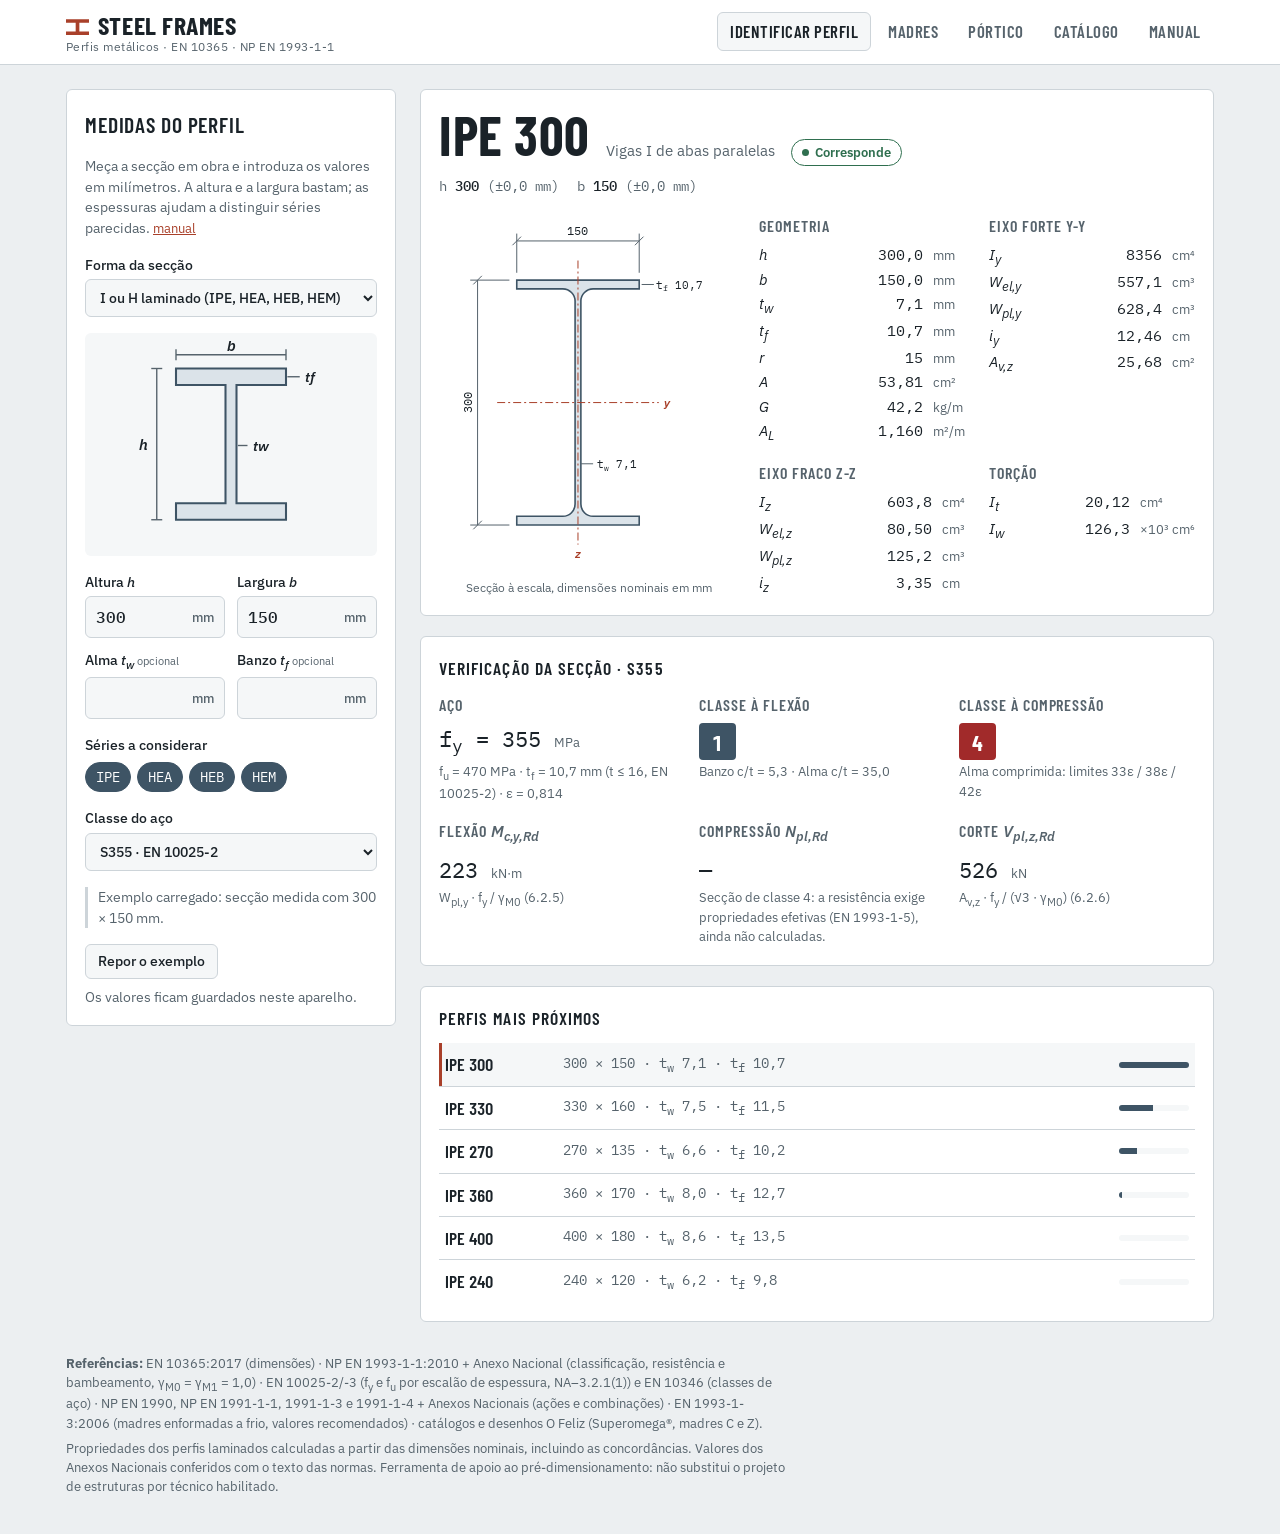
==== commit 8f1d5ce9: "Perfis UPN/UPE, verificação do painel de revestimento e manual de utilização - Perfis U laminados (U" ====
--- a/src/index.html
+++ b/src/index.html
@@ -23,6 +23,7 @@
       <button type="button" class="separador" id="tab-madres" data-vista="madres" aria-selected="false">Madres</button>
       <button type="button" class="separador" id="tab-portico" data-vista="portico" aria-selected="false">Pórtico</button>
       <button type="button" class="separador" id="tab-catalogo" data-vista="catalogo" aria-selected="false">Catálogo</button>
+      <button type="button" class="separador" id="tab-manual" data-vista="manual" aria-selected="false">Manual</button>
     </nav>
   </div>
 </header>
@@ -31,11 +32,12 @@
   <section class="vista vista-dupla" id="vista-identificar" aria-labelledby="tab-identificar">
     <form class="painel-medidas" id="form-medidas" autocomplete="off">
       <h1 class="titulo-painel">Medidas do perfil</h1>
-      <p class="nota">Meça a secção em obra e introduza os valores em milímetros. A altura e a largura bastam; as espessuras ajudam a distinguir séries parecidas.</p>
+      <p class="nota">Meça a secção em obra e introduza os valores em milímetros. A altura e a largura bastam; as espessuras ajudam a distinguir séries parecidas. <a class="ajuda-manual" href="#manual-identificar">manual</a></p>
 
       <label class="campo" for="in-forma"><span>Forma da secção</span>
         <select id="in-forma" name="forma">
           <option value="I" selected>I ou H laminado (IPE, HEA, HEB, HEM)</option>
+          <option value="U">U laminado (UPN, UPE)</option>
           <option value="omega">Ómega enformado a frio (Superomega®, O Feliz)</option>
           <option value="C">C enformado a frio (O Feliz)</option>
           <option value="Z">Z enformado a frio (O Feliz)</option>
@@ -54,6 +56,18 @@
           <text x="134" y="30" class="esquema-txt esquema-txt-s">tf</text>
           <line class="esquema-guia" x1="121" y1="26" x2="130" y2="26"/>
           <line class="esquema-guia" x1="85" y1="76" x2="92" y2="76"/>
+        </svg>
+        <svg viewBox="0 0 160 150" role="img" data-forma="U" hidden>
+          <path class="esquema-perfil" d="M50 20h66v12H66v86h50v12H50z"/>
+          <g class="esquema-cota">
+            <line x1="50" y1="10" x2="116" y2="10"/><line x1="50" y1="6" x2="50" y2="14"/><line x1="116" y1="6" x2="116" y2="14"/>
+            <line x1="36" y1="20" x2="36" y2="130"/><line x1="32" y1="20" x2="40" y2="20"/><line x1="32" y1="130" x2="40" y2="130"/>
+          </g>
+          <text x="83" y="7" class="esquema-txt">b</text>
+          <text x="26" y="79" class="esquema-txt">h</text>
+          <text x="72" y="80" class="esquema-txt esquema-txt-s">tw</text>
+          <text x="128" y="30" class="esquema-txt esquema-txt-s">tf</text>
+          <line class="esquema-guia" x1="117" y1="26" x2="126" y2="26"/>
         </svg>
         <svg viewBox="0 0 160 150" role="img" data-forma="omega" hidden>
           <path class="esquema-fino" d="M18 120l6-6h22l4-8 4-66 8-8h36l8 8 4 66 4 8h22l6 6"/>
@@ -129,7 +143,7 @@
       <p class="nota">Pré-dimensionamento de madres numa cobertura de duas águas, com as ações do Anexo Nacional português (Portugal continental).</p>
 
       <fieldset class="grupo">
-        <legend>Pavilhão</legend>
+        <legend>Pavilhão <a class="ajuda-manual" href="#manual-geometria">manual</a></legend>
         <div class="campos">
           <label class="campo" for="m-largura"><span>Vão do pórtico</span>
             <span class="entrada"><input id="m-largura" name="largura" type="text" inputmode="decimal" min="1" step="0.1" value="20"><em>m</em></span></label>
@@ -144,7 +158,7 @@
       </fieldset>
 
       <fieldset class="grupo">
-        <legend>Madres</legend>
+        <legend>Madres <a class="ajuda-manual" href="#manual-madres">manual</a></legend>
         <label class="campo" for="m-tipo"><span>Tipo de madre</span>
           <select id="m-tipo" name="tipo">
             <option value="IPE" selected>IPE laminado (NP EN 1993-1-1)</option>
@@ -173,7 +187,7 @@
       </fieldset>
 
       <fieldset class="grupo" id="m-grupo-enformados" hidden>
-        <legend>Enformados a frio (EN 1993-1-3)</legend>
+        <legend>Enformados a frio (EN 1993-1-3) <a class="ajuda-manual" href="#manual-madres">manual</a></legend>
         <div id="m-campos-continuidade">
           <label class="campo" for="m-ligacao"><span>Continuidade nos apoios intermédios</span>
             <select id="m-ligacao" name="ligacao">
@@ -202,7 +216,7 @@
       </fieldset>
 
       <fieldset class="grupo">
-        <legend>Cargas permanentes e sobrecarga</legend>
+        <legend>Cargas permanentes e sobrecarga <a class="ajuda-manual" href="#manual-combinacoes">manual</a></legend>
         <label class="campo" for="m-revestimento"><span>Revestimento</span>
           <select id="m-revestimento" name="revestimento"></select></label>
         <div class="campos">
@@ -216,7 +230,34 @@
       </fieldset>
 
       <fieldset class="grupo">
-        <legend>Local</legend>
+        <legend>Painel de revestimento <a class="ajuda-manual" href="#manual-painel">manual</a></legend>
+        <label class="campo" for="m-painel"><span>Painel (tabela de cargas do fabricante)</span>
+          <select id="m-painel" name="painel"></select></label>
+        <div id="m-campos-painel">
+          <div class="campos">
+            <label class="campo" for="m-painel-faces"><span>Chapas ext./int.</span>
+              <select id="m-painel-faces" name="painelFaces"></select></label>
+            <label class="campo" for="m-painel-espessura"><span>Espessura do painel</span>
+              <select id="m-painel-espessura" name="painelEspessura"></select></label>
+          </div>
+          <label class="campo" for="m-painel-apoio"><span>Apoio do painel nas madres</span>
+            <select id="m-painel-apoio" name="painelApoio">
+              <option value="multiplo" selected>Contínuo sobre três ou mais madres (apoio múltiplo)</option>
+              <option value="simples">Um só vão entre duas madres (apoio simples)</option>
+            </select></label>
+        </div>
+        <div class="campos" id="m-campos-painel-manual">
+          <label class="campo" for="m-painel-desc"><span>Admissível ▼ ao vão s</span>
+            <span class="entrada"><input id="m-painel-desc" name="painelDesc" type="text" inputmode="decimal" value="1,00"><em>kN/m²</em></span></label>
+          <label class="campo" for="m-painel-asc"><span>Admissível ▲ ao vão s</span>
+            <span class="entrada"><input id="m-painel-asc" name="painelAsc" type="text" inputmode="decimal" value="1,00"><em>kN/m²</em></span></label>
+        </div>
+        <label class="verificar" for="m-painel-escura" id="m-campo-painel-escura"><input id="m-painel-escura" name="painelEscura" type="checkbox"> Face exterior de cor escura (▲ admissível − 30 %)</label>
+        <p class="nota" id="m-nota-painel"></p>
+      </fieldset>
+
+      <fieldset class="grupo">
+        <legend>Local <a class="ajuda-manual" href="#manual-vento">manual</a></legend>
         <div class="campos">
           <label class="campo" for="m-distrito"><span>Distrito (zona de neve)</span>
             <select id="m-distrito" name="distrito"></select></label>
@@ -315,7 +356,7 @@
       </fieldset>
 
       <fieldset class="grupo">
-        <legend>Travamentos fora do plano</legend>
+        <legend>Travamentos fora do plano <a class="ajuda-manual" href="#manual-portico">manual</a></legend>
         <label class="campo" for="p-escoras"><span>Escoras do banzo inferior da travessa</span>
           <select id="p-escoras" name="escoras">
             <option value="0">Sem escoras (só nos pórticos)</option>
@@ -360,6 +401,8 @@
     </div>
     <p class="nota" id="catalogo-ajuda">Toque numa linha para abrir o perfil com todas as propriedades.</p>
   </section>
+
+<!-- incluir manual.html -->
 </main>
 
 <footer class="rodape">
@@ -368,9 +411,12 @@
 </footer>
 
 <script src="js/perfis.js"></script>
+<script src="js/perfis-u.js"></script>
 <script src="js/seccao.js"></script>
 <script src="js/ofeliz.js"></script>
 <script src="js/acoes.js"></script>
+<script src="js/paineis.js"></script>
+<script src="js/revestimento.js"></script>
 <script src="js/madres.js"></script>
 <script src="js/enformados.js"></script>
 <script src="js/portico.js"></script>
--- a/src/css/style.css
+++ b/src/css/style.css
@@ -184,6 +184,8 @@
   margin-top: 12px; padding: 8px 12px; border-radius: var(--raio);
   background: var(--superficie-2); border-left: 3px solid var(--aviso); font-size: 0.88rem;
 }
+.alerta-mau { border-left-color: var(--mau); }
+.nota-mau { color: var(--mau); }
 
 .corpo-resultado {
   display: grid; gap: 20px; margin-top: 18px;
@@ -349,3 +351,64 @@
   background: var(--superficie-2); cursor: pointer; font-size: 0.86rem; font-weight: 500;
 }
 .botao-sec:hover { border-color: var(--aco); }
+
+/* Manual */
+.manual { max-width: 78ch; }
+.mn-defs { position: absolute; width: 0; height: 0; overflow: hidden; }
+.manual-cabeca p { margin: 6px 0 0; color: var(--tinta-suave); }
+.manual-indice {
+  margin: 18px 0 8px; padding: 12px 16px; border: 1px solid var(--linha); border-radius: var(--raio); background: var(--superficie);
+}
+.manual-indice ol { margin: 0; padding-left: 1.4em; columns: 2 14em; column-gap: 24px; }
+.manual-indice li { padding: 2px 0; break-inside: avoid; }
+.manual a { color: var(--primario); }
+.manual-cap { margin-top: 28px; scroll-margin-top: calc(env(safe-area-inset-top, 0px) + 110px); }
+.manual-cap h2 {
+  font-family: var(--f-titulo); font-weight: 600; font-size: 1.45rem; letter-spacing: 0.02em;
+  margin: 0 0 8px; padding-bottom: 4px; border-bottom: 1px solid var(--linha);
+}
+.manual-cap h3 {
+  font-family: var(--f-titulo); font-weight: 600; font-size: 1rem; text-transform: uppercase;
+  letter-spacing: 0.06em; color: var(--tinta-suave); margin: 18px 0 6px;
+}
+.manual-cap p, .manual-cap li { line-height: 1.55; }
+.manual-cap ul, .manual-cap ol { padding-left: 1.3em; }
+.manual-cap li { margin: 4px 0; }
+.manual-formula {
+  font-family: var(--f-dados); font-size: 0.95rem; padding: 8px 12px; overflow-wrap: anywhere;
+  background: var(--superficie-2); border-radius: var(--raio);
+}
+.manual-aviso { border-left: 3px solid var(--aviso); padding: 6px 12px; background: var(--superficie-2); border-radius: var(--raio); }
+.manual-fig { margin: 16px 0; }
+.manual-fig svg { display: block; width: 100%; max-width: 560px; height: auto; }
+.manual-fig-estreita svg { max-width: 440px; }
+.manual-fig figcaption { font-size: 0.84rem; color: var(--tinta-suave); margin-top: 6px; max-width: 65ch; }
+.manual-simbolos { display: grid; grid-template-columns: max-content minmax(0, 1fr); gap: 4px 16px; margin: 0; }
+.manual-simbolos dt { font-family: var(--f-dados); }
+.manual-simbolos dd { margin: 0; }
+.ajuda-manual { font-size: 0.82rem; color: var(--primario); white-space: nowrap; }
+
+/* Desenhos do manual (unidades do SVG; as cores seguem o tema) */
+.mn-linha { stroke: var(--tinta); stroke-width: 1.5; fill: none; vector-effect: non-scaling-stroke; }
+.mn-grossa { stroke-width: 2.5; }
+.mn-fina { stroke: var(--tinta-suave); stroke-width: 1; fill: none; vector-effect: non-scaling-stroke; }
+.mn-trac { stroke: var(--tinta-suave); stroke-width: 1; stroke-dasharray: 5 4; fill: none; vector-effect: non-scaling-stroke; }
+.mn-cota { stroke: var(--tinta-suave); stroke-width: 1; fill: none; marker-start: url(#mn-ponta); marker-end: url(#mn-ponta); vector-effect: non-scaling-stroke; }
+.mn-seta, .mn-seta line { stroke: var(--primario); stroke-width: 1.8; fill: none; marker-end: url(#mn-ponta-p); vector-effect: non-scaling-stroke; }
+.mn-ponta { fill: var(--tinta-suave); }
+.mn-ponta-p { fill: var(--primario); }
+.mn-real, .mn-real line { stroke: var(--primario); stroke-width: 2.5; fill: none; vector-effect: non-scaling-stroke; }
+.mn-aco { fill: var(--aco-claro); stroke: var(--aco); stroke-width: 1.5; vector-effect: non-scaling-stroke; }
+.mn-livre { fill: var(--primario); fill-opacity: 0.35; stroke: var(--primario); stroke-width: 1.5; vector-effect: non-scaling-stroke; }
+.mn-painel { fill: var(--aco-claro); stroke: var(--tinta-suave); stroke-width: 1; vector-effect: non-scaling-stroke; }
+.mn-madres rect { fill: var(--aco); }
+.mn-apoio { fill: none; stroke: var(--tinta); stroke-width: 1.2; vector-effect: non-scaling-stroke; }
+.mn-encastre { fill: none; stroke: var(--tinta); stroke-width: 1.2; vector-effect: non-scaling-stroke; }
+.mn-mom { fill: var(--primario); fill-opacity: 0.18; stroke: var(--primario); stroke-width: 1.2; vector-effect: non-scaling-stroke; }
+.mn-trav { fill: var(--superficie); stroke: var(--primario); stroke-width: 2; vector-effect: non-scaling-stroke; }
+.mn-zona { fill: var(--superficie-2); stroke: var(--tinta-suave); stroke-width: 1; vector-effect: non-scaling-stroke; }
+.mn-zona-forte { fill: var(--primario); fill-opacity: 0.32; stroke: var(--tinta-suave); stroke-width: 1; vector-effect: non-scaling-stroke; }
+.mn-zona-media { fill: var(--primario); fill-opacity: 0.15; stroke: var(--tinta-suave); stroke-width: 1; vector-effect: non-scaling-stroke; }
+.mn-txt { fill: var(--tinta); font-family: var(--f-dados); font-size: 17px; }
+.mn-txt-s { fill: var(--tinta-suave); font-family: var(--f-texto); font-size: 14px; }
+.mn-ind { font-size: 12px; }
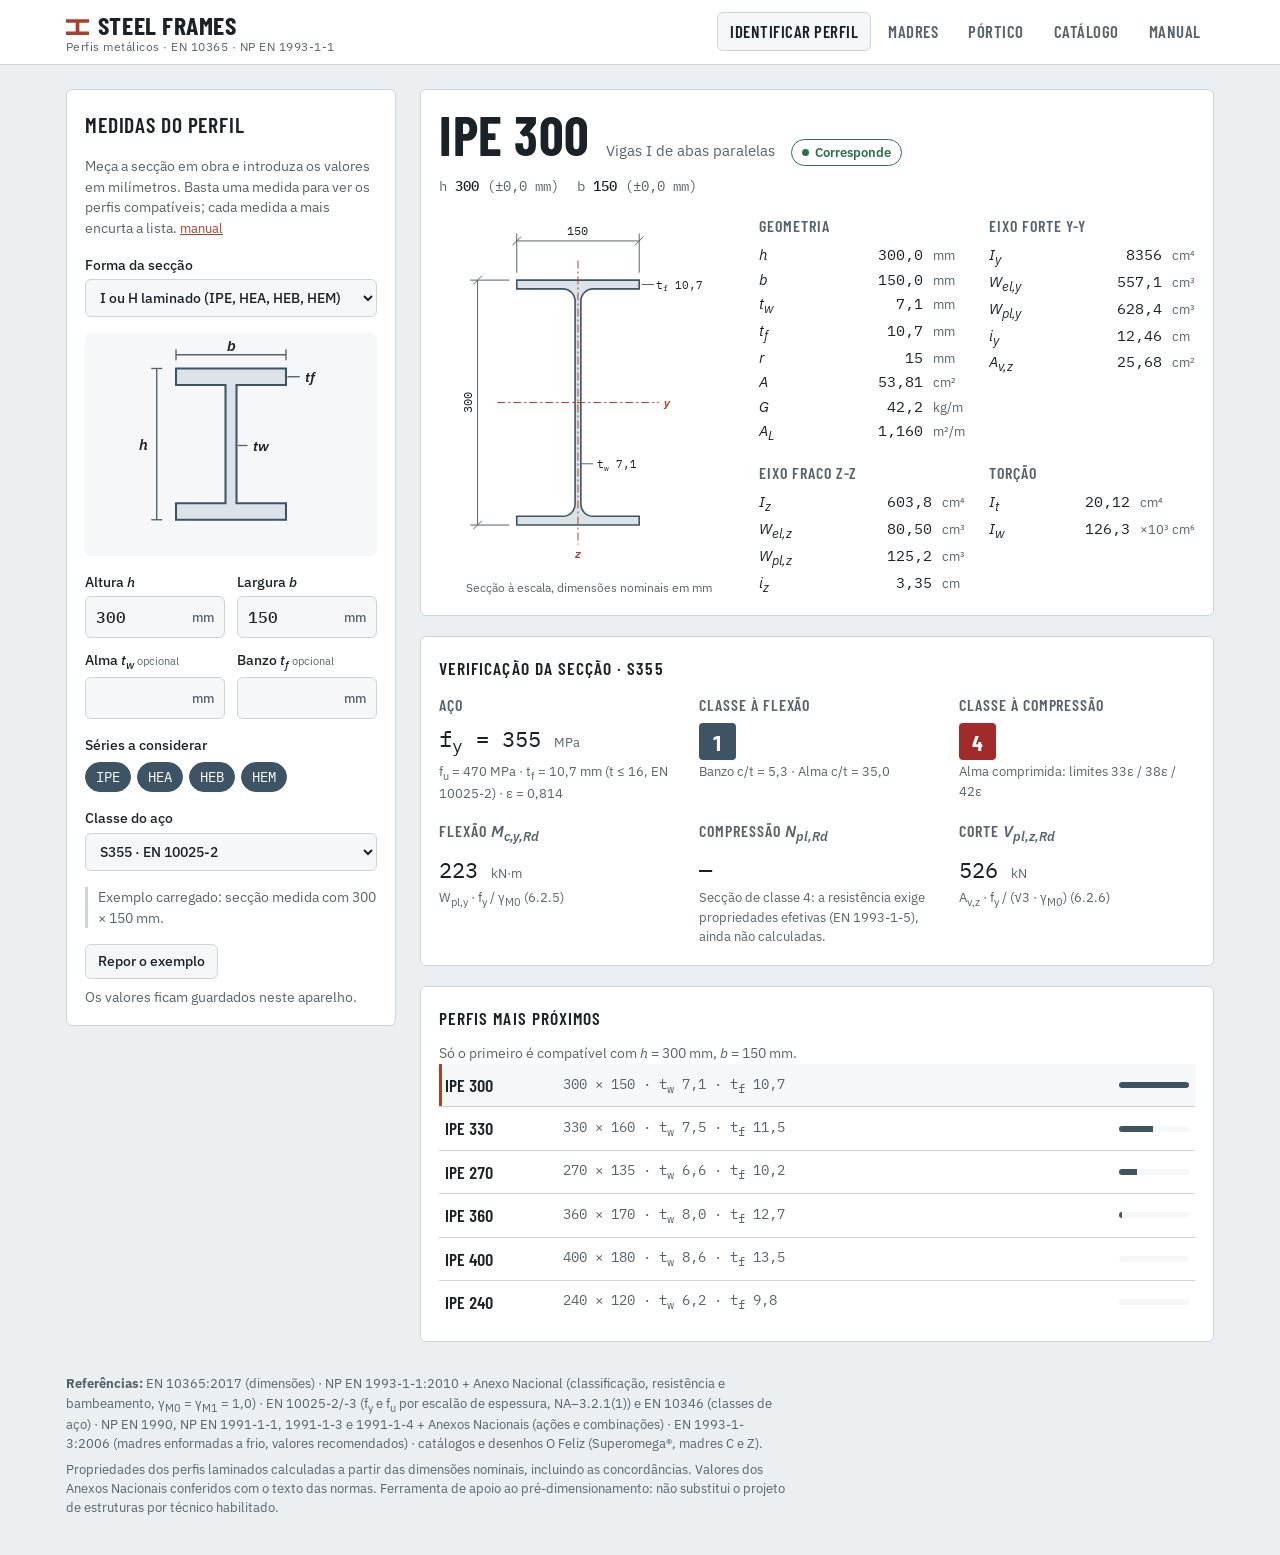
==== commit 00b1939f: "Cantoneiras e perfis T no Identificar; candidatos a partir de uma só medida - Dados: gama da Masterf" ====
--- a/src/index.html
+++ b/src/index.html
@@ -32,7 +32,7 @@
   <section class="vista vista-dupla" id="vista-identificar" aria-labelledby="tab-identificar">
     <form class="painel-medidas" id="form-medidas" autocomplete="off">
       <h1 class="titulo-painel">Medidas do perfil</h1>
-      <p class="nota">Meça a secção em obra e introduza os valores em milímetros. A altura e a largura bastam; as espessuras ajudam a distinguir séries parecidas. <a class="ajuda-manual" href="#manual-identificar">manual</a></p>
+      <p class="nota">Meça a secção em obra e introduza os valores em milímetros. Basta uma medida para ver os perfis compatíveis; cada medida a mais encurta a lista. <a class="ajuda-manual" href="#manual-identificar">manual</a></p>
 
       <label class="campo" for="in-forma"><span>Forma da secção</span>
         <select id="in-forma" name="forma">
@@ -41,6 +41,10 @@
           <option value="omega">Ómega enformado a frio (Superomega®, O Feliz)</option>
           <option value="C">C enformado a frio (O Feliz)</option>
           <option value="Z">Z enformado a frio (O Feliz)</option>
+          <option value="Liguais">Cantoneira de abas iguais (L, EN 10056-1)</option>
+          <option value="Ldesiguais">Cantoneira de abas desiguais (L, EN 10056-1)</option>
+          <option value="T">Perfil T de abas iguais (EN 10055)</option>
+          <option value="qualquer">Qualquer forma (procura em todas as séries)</option>
         </select></label>
 
       <figure class="esquema" aria-hidden="true">
@@ -104,21 +108,67 @@
           <text x="150" y="37" class="esquema-txt esquema-txt-s">a</text>
           <text x="88" y="79" class="esquema-txt esquema-txt-s">t</text>
         </svg>
+        <svg viewBox="0 0 160 150" role="img" data-forma="Liguais" hidden>
+          <path class="esquema-perfil" d="M44 20h12v88h88v12H44z"/>
+          <g class="esquema-cota">
+            <line x1="32" y1="20" x2="32" y2="120"/><line x1="28" y1="20" x2="36" y2="20"/><line x1="28" y1="120" x2="36" y2="120"/>
+            <line x1="44" y1="132" x2="144" y2="132"/><line x1="44" y1="128" x2="44" y2="136"/><line x1="144" y1="128" x2="144" y2="136"/>
+          </g>
+          <text x="22" y="74" class="esquema-txt">a</text>
+          <text x="94" y="147" class="esquema-txt">a</text>
+          <text x="70" y="40" class="esquema-txt esquema-txt-s">t</text>
+          <line class="esquema-guia" x1="57" y1="36" x2="67" y2="36"/>
+        </svg>
+        <svg viewBox="0 0 160 150" role="img" data-forma="Ldesiguais" hidden>
+          <path class="esquema-perfil" d="M54 20h11v89h56v11H54z"/>
+          <g class="esquema-cota">
+            <line x1="42" y1="20" x2="42" y2="120"/><line x1="38" y1="20" x2="46" y2="20"/><line x1="38" y1="120" x2="46" y2="120"/>
+            <line x1="54" y1="132" x2="121" y2="132"/><line x1="54" y1="128" x2="54" y2="136"/><line x1="121" y1="128" x2="121" y2="136"/>
+          </g>
+          <text x="32" y="74" class="esquema-txt">a</text>
+          <text x="88" y="147" class="esquema-txt">b</text>
+          <text x="79" y="40" class="esquema-txt esquema-txt-s">t</text>
+          <line class="esquema-guia" x1="66" y1="36" x2="76" y2="36"/>
+        </svg>
+        <svg viewBox="0 0 160 150" role="img" data-forma="T" hidden>
+          <path class="esquema-perfil" d="M30 24h100v12l-42 1v89H72V37l-42-1z"/>
+          <g class="esquema-cota">
+            <line x1="30" y1="12" x2="130" y2="12"/><line x1="30" y1="8" x2="30" y2="16"/><line x1="130" y1="8" x2="130" y2="16"/>
+            <line x1="18" y1="24" x2="18" y2="126"/><line x1="14" y1="24" x2="22" y2="24"/><line x1="14" y1="126" x2="22" y2="126"/>
+          </g>
+          <text x="80" y="8" class="esquema-txt">b</text>
+          <text x="9" y="79" class="esquema-txt">h</text>
+          <text x="99" y="86" class="esquema-txt esquema-txt-s">t</text>
+          <line class="esquema-guia" x1="89" y1="82" x2="96" y2="82"/>
+        </svg>
+        <svg viewBox="0 0 160 150" role="img" data-forma="qualquer" hidden>
+          <rect class="esquema-caixa" x="46" y="20" width="76" height="106"/>
+          <path class="esquema-perfil" d="M50 24h68v9H88v60h30v9H50v-9h30V33H50z" opacity="0.9"/>
+          <path class="esquema-fino" d="M58 118h50" stroke-width="3"/>
+          <g class="esquema-cota">
+            <line x1="34" y1="20" x2="34" y2="126"/><line x1="30" y1="20" x2="38" y2="20"/><line x1="30" y1="126" x2="38" y2="126"/>
+            <line x1="46" y1="138" x2="122" y2="138"/><line x1="46" y1="134" x2="46" y2="142"/><line x1="122" y1="134" x2="122" y2="142"/>
+          </g>
+          <text x="24" y="77" class="esquema-txt">D</text>
+          <text x="84" y="150" class="esquema-txt">d</text>
+          <text x="130" y="31" class="esquema-txt esquema-txt-s">t</text>
+          <line class="esquema-guia" x1="119" y1="28" x2="127" y2="28"/>
+        </svg>
       </figure>
 
       <div class="campos">
-        <label class="campo" for="in-h"><span>Altura <i>h</i></span>
+        <label class="campo" for="in-h" id="campo-h"><span class="rotulo">Altura <i>h</i></span>
           <span class="entrada"><input id="in-h" name="h" type="text" inputmode="decimal" min="0" step="0.1" required><em>mm</em></span></label>
-        <label class="campo" for="in-b"><span>Largura <i>b</i></span>
+        <label class="campo" for="in-b" id="campo-b"><span class="rotulo">Largura <i>b</i></span>
           <span class="entrada"><input id="in-b" name="b" type="text" inputmode="decimal" min="0" step="0.1" required><em>mm</em></span></label>
-        <label class="campo" for="in-tw" id="campo-tw"><span>Alma <i>t<sub>w</sub></i> <small>opcional</small></span>
+        <label class="campo" for="in-tw" id="campo-tw"><span class="rotulo">Alma <i>t<sub>w</sub></i> <small>opcional</small></span>
           <span class="entrada"><input id="in-tw" name="tw" type="text" inputmode="decimal" min="0" step="0.1"><em>mm</em></span></label>
-        <label class="campo" for="in-tf" id="campo-tf"><span>Banzo <i>t<sub>f</sub></i> <small>opcional</small></span>
+        <label class="campo" for="in-tf" id="campo-tf"><span class="rotulo">Banzo <i>t<sub>f</sub></i> <small>opcional</small></span>
           <span class="entrada"><input id="in-tf" name="tf" type="text" inputmode="decimal" min="0" step="0.1"><em>mm</em></span></label>
-        <label class="campo" for="in-t" id="campo-t" hidden><span>Espessura <i>t</i> <small>opcional</small></span>
+        <label class="campo" for="in-t" id="campo-t" hidden><span class="rotulo">Espessura <i>t</i> <small>opcional</small></span>
           <span class="entrada"><input id="in-t" name="t" type="text" inputmode="decimal" min="0" step="0.1"><em>mm</em></span></label>
-        <label class="campo" for="in-a" id="campo-a" hidden><span>Reforço <i>a</i> <small>opcional</small></span>
-          <span class="entrada"><input id="in-a" name="a" type="text" inputmode="decimal" min="0" step="1"><em>mm</em></span></label>
+        <label class="campo" for="in-a" id="campo-a" hidden><span class="rotulo">Reforço <i>a</i> <small>opcional</small></span>
+          <span class="entrada"><input id="in-a" name="a" type="text" inputmode="decimal" min="0" step="0.1"><em>mm</em></span></label>
       </div>
       <p class="nota" id="nota-forma" hidden></p>
 
@@ -412,6 +462,7 @@
 
 <script src="js/perfis.js"></script>
 <script src="js/perfis-u.js"></script>
+<script src="js/perfis-lt.js"></script>
 <script src="js/seccao.js"></script>
 <script src="js/ofeliz.js"></script>
 <script src="js/acoes.js"></script>
--- a/src/css/style.css
+++ b/src/css/style.css
@@ -121,6 +121,7 @@
 .esquema-cota line, .esquema-guia { stroke: var(--tinta-suave); stroke-width: 1; }
 .esquema-txt { fill: var(--tinta); font: italic 600 11px var(--f-texto); text-anchor: middle; }
 .esquema-txt-s { font-size: 10px; text-anchor: start; }
+.esquema-caixa { fill: none; stroke: var(--tinta-suave); stroke-width: 1; stroke-dasharray: 4 3; }
 
 .campos { display: grid; grid-template-columns: repeat(2, minmax(0, 1fr)); gap: 12px; align-items: end; }
 .campo { display: flex; flex-direction: column; gap: 4px; min-width: 0; font-size: 0.86rem; font-weight: 500; }
@@ -201,6 +202,9 @@
 .sec-cota { stroke: var(--tinta-suave); stroke-width: 1; vector-effect: non-scaling-stroke; fill: none; }
 .sec-txt { fill: var(--tinta); font-family: var(--f-dados); }
 .sec-txt-eixo { fill: var(--primario); font-family: var(--f-texto); font-style: italic; font-weight: 600; }
+/* Eixos principais das cantoneiras (u-u e v-v) */
+.sec-eixo-p { stroke: var(--tinta-suave); stroke-width: 1; stroke-dasharray: 3 3; vector-effect: non-scaling-stroke; fill: none; }
+.sec-txt-eixo-p { fill: var(--tinta-suave); font-family: var(--f-texto); font-style: italic; font-weight: 600; }
 
 .grupos-props { display: grid; grid-template-columns: repeat(auto-fit, minmax(190px, 1fr)); gap: 16px 24px; }
 .grupo-props h3, .ec3-item h3, .cartao h2 {
@@ -220,6 +224,7 @@
 .valor-grande small { font-size: 0.8rem; color: var(--tinta-suave); font-family: var(--f-texto); }
 .ec3-item .sym { text-transform: none; letter-spacing: 0; font-family: var(--f-texto); font-style: italic; }
 .ec3-item p { margin: 2px 0 0; font-size: 0.82rem; color: var(--tinta-suave); }
+.ec3 + .nota { margin-top: 14px; }
 .classe {
   display: inline-grid; place-items: center; width: 1.7em; height: 1.7em; border-radius: 4px;
   font-family: var(--f-titulo); font-weight: 700; background: var(--aco); color: var(--superficie);
@@ -237,8 +242,18 @@
 .candidato[aria-current="true"] { background: var(--superficie-2); box-shadow: inset 3px 0 0 var(--primario); }
 .candidato-nome { font-family: var(--f-titulo); font-weight: 600; font-size: 1.1rem; }
 .candidato-dims { color: var(--tinta-suave); min-width: 0; }
+.candidato-forma {
+  display: inline-block; min-width: 1.6em; padding: 0 4px; margin-right: 2px; border: 1px solid var(--linha); border-radius: 4px;
+  text-align: center; color: var(--tinta); font-family: var(--f-titulo); font-weight: 600;
+}
 .barra { width: 70px; height: 6px; background: var(--superficie-2); border-radius: 3px; overflow: hidden; }
 .barra span { display: block; height: 100%; background: var(--aco); }
+/* Identificar, ecrãs estreitos: nome e barra na primeira linha, dimensões na segunda. */
+@media (max-width: 480px) {
+  #resultado .candidato { grid-template-columns: minmax(0, 1fr) 56px; row-gap: 2px; }
+  #resultado .candidato-dims { grid-column: 1 / -1; grid-row: 2; }
+  #resultado .barra { width: 56px; }
+}
 
 /* Catálogo */
 #vista-catalogo { display: flex; flex-direction: column; gap: 12px; }
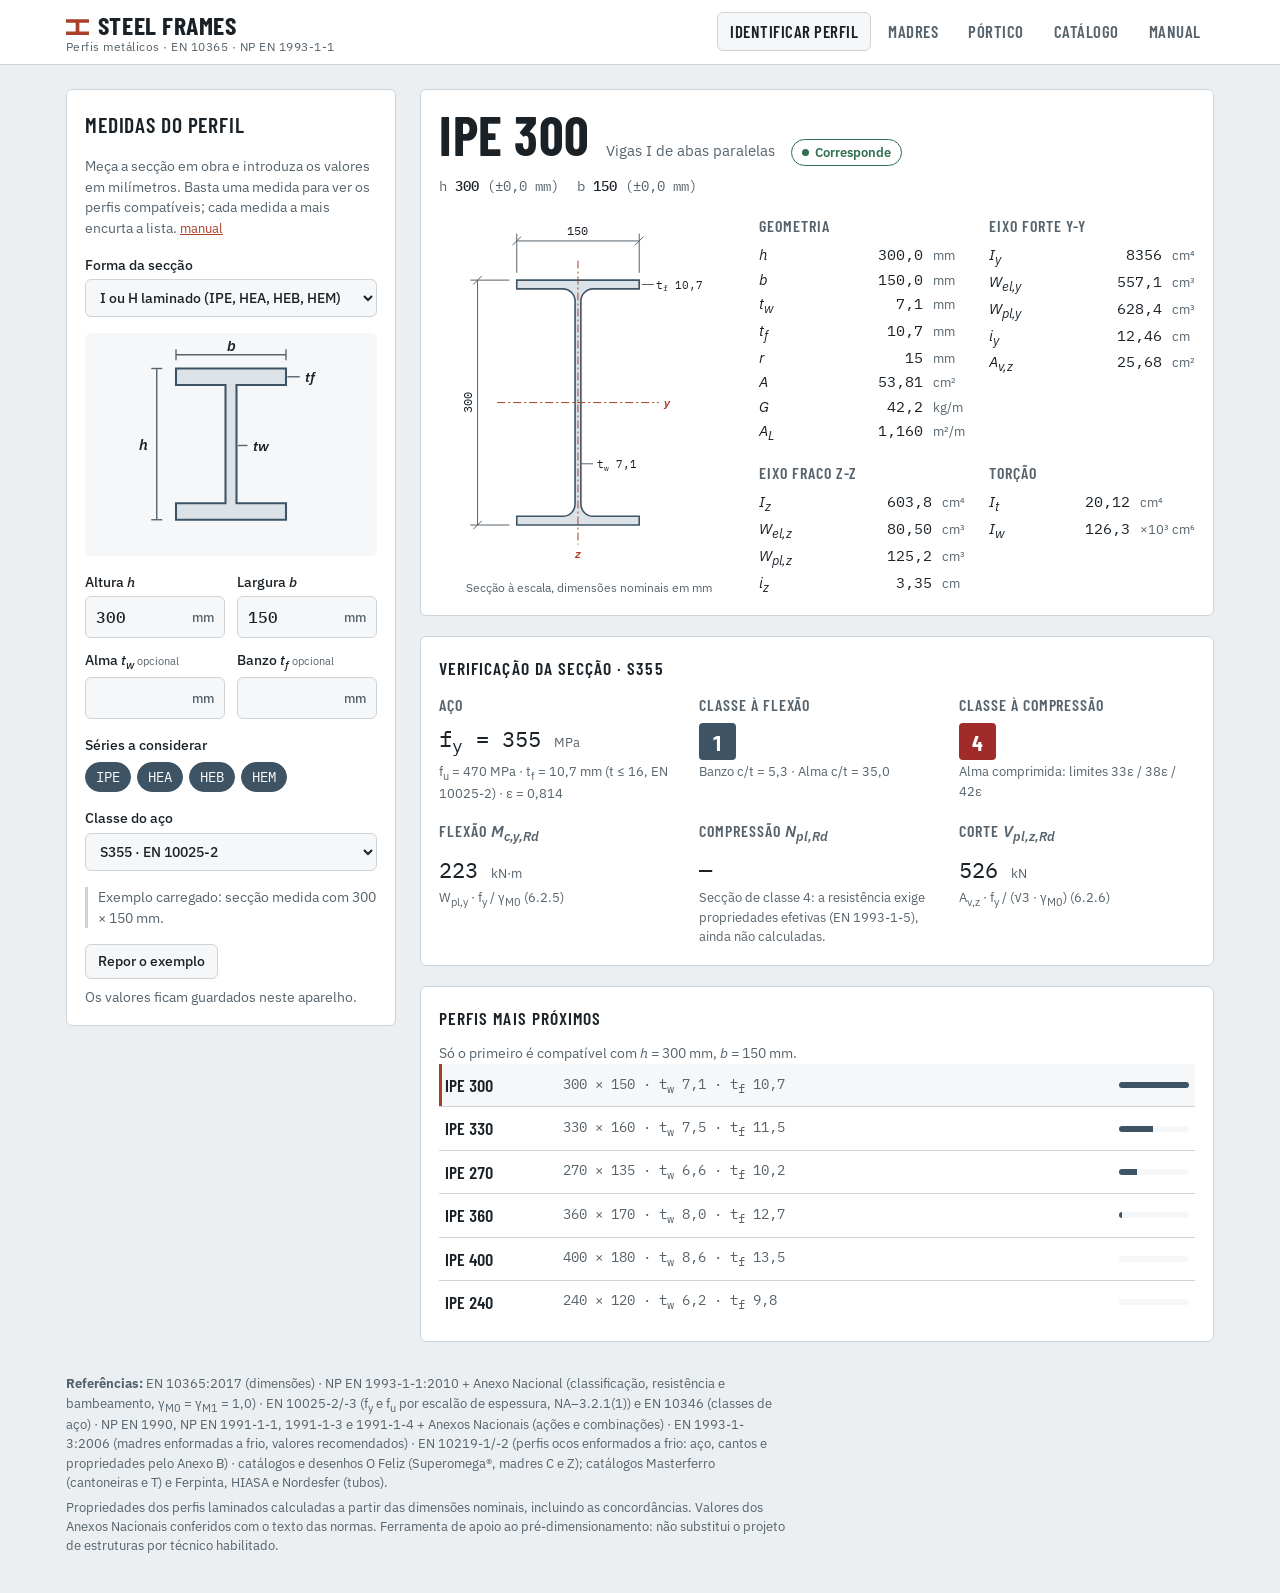
==== commit bf6f7596: "Perfis ocos estruturais (tubos EN 10219) no Identificar e no Catálogo - Dados: ferramentas/dados_tub" ====
--- a/src/index.html
+++ b/src/index.html
@@ -44,6 +44,9 @@
           <option value="Liguais">Cantoneira de abas iguais (L, EN 10056-1)</option>
           <option value="Ldesiguais">Cantoneira de abas desiguais (L, EN 10056-1)</option>
           <option value="T">Perfil T de abas iguais (EN 10055)</option>
+          <option value="SHS">Tubo quadrado (SHS, EN 10219)</option>
+          <option value="RHS">Tubo retangular (RHS, EN 10219)</option>
+          <option value="CHS">Tubo redondo (CHS, EN 10219)</option>
           <option value="qualquer">Qualquer forma (procura em todas as séries)</option>
         </select></label>
 
@@ -140,6 +143,37 @@
           <text x="9" y="79" class="esquema-txt">h</text>
           <text x="99" y="86" class="esquema-txt esquema-txt-s">t</text>
           <line class="esquema-guia" x1="89" y1="82" x2="96" y2="82"/>
+        </svg>
+        <svg viewBox="0 0 160 150" role="img" data-forma="SHS" hidden>
+          <path class="esquema-perfil" fill-rule="evenodd" d="M50 30h60a10 10 0 0 1 10 10v80a10 10 0 0 1-10 10H50a10 10 0 0 1-10-10V40a10 10 0 0 1 10-10zM55 40h50a5 5 0 0 1 5 5v70a5 5 0 0 1-5 5H55a5 5 0 0 1-5-5V45a5 5 0 0 1 5-5z"/>
+          <g class="esquema-cota">
+            <line x1="40" y1="18" x2="120" y2="18"/><line x1="40" y1="14" x2="40" y2="22"/><line x1="120" y1="14" x2="120" y2="22"/>
+          </g>
+          <text x="80" y="13" class="esquema-txt">b</text>
+          <text x="128" y="84" class="esquema-txt esquema-txt-s">t</text>
+          <line class="esquema-guia" x1="115" y1="80" x2="125" y2="80"/>
+          <line class="esquema-guia" x1="50" y1="137" x2="110" y2="137" stroke-dasharray="3 2"/>
+          <text x="80" y="148" class="esquema-txt" style="font-size: 9px">face plana &lt; b</text>
+        </svg>
+        <svg viewBox="0 0 160 150" role="img" data-forma="RHS" hidden>
+          <path class="esquema-perfil" fill-rule="evenodd" d="M58 20h44a10 10 0 0 1 10 10v90a10 10 0 0 1-10 10H58a10 10 0 0 1-10-10V30a10 10 0 0 1 10-10zM63 30h34a5 5 0 0 1 5 5v80a5 5 0 0 1-5 5H63a5 5 0 0 1-5-5V35a5 5 0 0 1 5-5z"/>
+          <g class="esquema-cota">
+            <line x1="48" y1="10" x2="112" y2="10"/><line x1="48" y1="6" x2="48" y2="14"/><line x1="112" y1="6" x2="112" y2="14"/>
+            <line x1="34" y1="20" x2="34" y2="130"/><line x1="30" y1="20" x2="38" y2="20"/><line x1="30" y1="130" x2="38" y2="130"/>
+          </g>
+          <text x="80" y="7" class="esquema-txt">b</text>
+          <text x="24" y="79" class="esquema-txt">h</text>
+          <text x="120" y="79" class="esquema-txt esquema-txt-s">t</text>
+          <line class="esquema-guia" x1="107" y1="75" x2="117" y2="75"/>
+        </svg>
+        <svg viewBox="0 0 160 150" role="img" data-forma="CHS" hidden>
+          <path class="esquema-perfil" fill-rule="evenodd" d="M30 80a50 50 0 1 0 100 0a50 50 0 1 0-100 0zM39 80a41 41 0 1 0 82 0a41 41 0 1 0-82 0z"/>
+          <g class="esquema-cota">
+            <line x1="30" y1="18" x2="130" y2="18"/><line x1="30" y1="14" x2="30" y2="22"/><line x1="130" y1="14" x2="130" y2="22"/>
+          </g>
+          <text x="80" y="13" class="esquema-txt">D</text>
+          <text x="138" y="84" class="esquema-txt esquema-txt-s">t</text>
+          <line class="esquema-guia" x1="126" y1="80" x2="135" y2="80"/>
         </svg>
         <svg viewBox="0 0 160 150" role="img" data-forma="qualquer" hidden>
           <rect class="esquema-caixa" x="46" y="20" width="76" height="106"/>
@@ -456,13 +490,14 @@
 </main>
 
 <footer class="rodape">
-  <p><strong>Referências:</strong> EN 10365:2017 (dimensões) · NP EN 1993-1-1:2010 + Anexo Nacional (classificação, resistência e bambeamento, γ<sub>M0</sub> = γ<sub>M1</sub> = 1,0) · EN 10025-2/-3 (f<sub>y</sub> e f<sub>u</sub> por escalão de espessura, NA–3.2.1(1)) e EN 10346 (classes de aço) · NP EN 1990, NP EN 1991-1-1, 1991-1-3 e 1991-1-4 + Anexos Nacionais (ações e combinações) · EN 1993-1-3:2006 (madres enformadas a frio, valores recomendados) · catálogos e desenhos O Feliz (Superomega®, madres C e Z).</p>
+  <p><strong>Referências:</strong> EN 10365:2017 (dimensões) · NP EN 1993-1-1:2010 + Anexo Nacional (classificação, resistência e bambeamento, γ<sub>M0</sub> = γ<sub>M1</sub> = 1,0) · EN 10025-2/-3 (f<sub>y</sub> e f<sub>u</sub> por escalão de espessura, NA–3.2.1(1)) e EN 10346 (classes de aço) · NP EN 1990, NP EN 1991-1-1, 1991-1-3 e 1991-1-4 + Anexos Nacionais (ações e combinações) · EN 1993-1-3:2006 (madres enformadas a frio, valores recomendados) · EN 10219-1/-2 (perfis ocos enformados a frio: aço, cantos e propriedades pelo Anexo B) · catálogos e desenhos O Feliz (Superomega®, madres C e Z); catálogos Masterferro (cantoneiras e T) e Ferpinta, HIASA e Nordesfer (tubos).</p>
   <p>Propriedades dos perfis laminados calculadas a partir das dimensões nominais, incluindo as concordâncias. Valores dos Anexos Nacionais conferidos com o texto das normas. Ferramenta de apoio ao pré-dimensionamento: não substitui o projeto de estruturas por técnico habilitado.</p>
 </footer>
 
 <script src="js/perfis.js"></script>
 <script src="js/perfis-u.js"></script>
 <script src="js/perfis-lt.js"></script>
+<script src="js/perfis-tubulares.js"></script>
 <script src="js/seccao.js"></script>
 <script src="js/ofeliz.js"></script>
 <script src="js/acoes.js"></script>
--- a/src/css/style.css
+++ b/src/css/style.css
@@ -234,7 +234,7 @@
 .candidatos { list-style: none; margin: 0; padding: 0; display: flex; flex-direction: column; }
 .candidatos li + li { border-top: 1px solid var(--linha); }
 .candidato {
-  width: 100%; display: grid; grid-template-columns: 7.5em 1fr auto; gap: 12px; align-items: center;
+  width: 100%; display: grid; grid-template-columns: minmax(7.5em, max-content) 1fr auto; gap: 12px; align-items: center;
   padding: 8px 6px; border: 0; background: none; cursor: pointer; text-align: left;
   font-family: var(--f-dados); font-size: 0.88rem; font-variant-numeric: tabular-nums;
 }
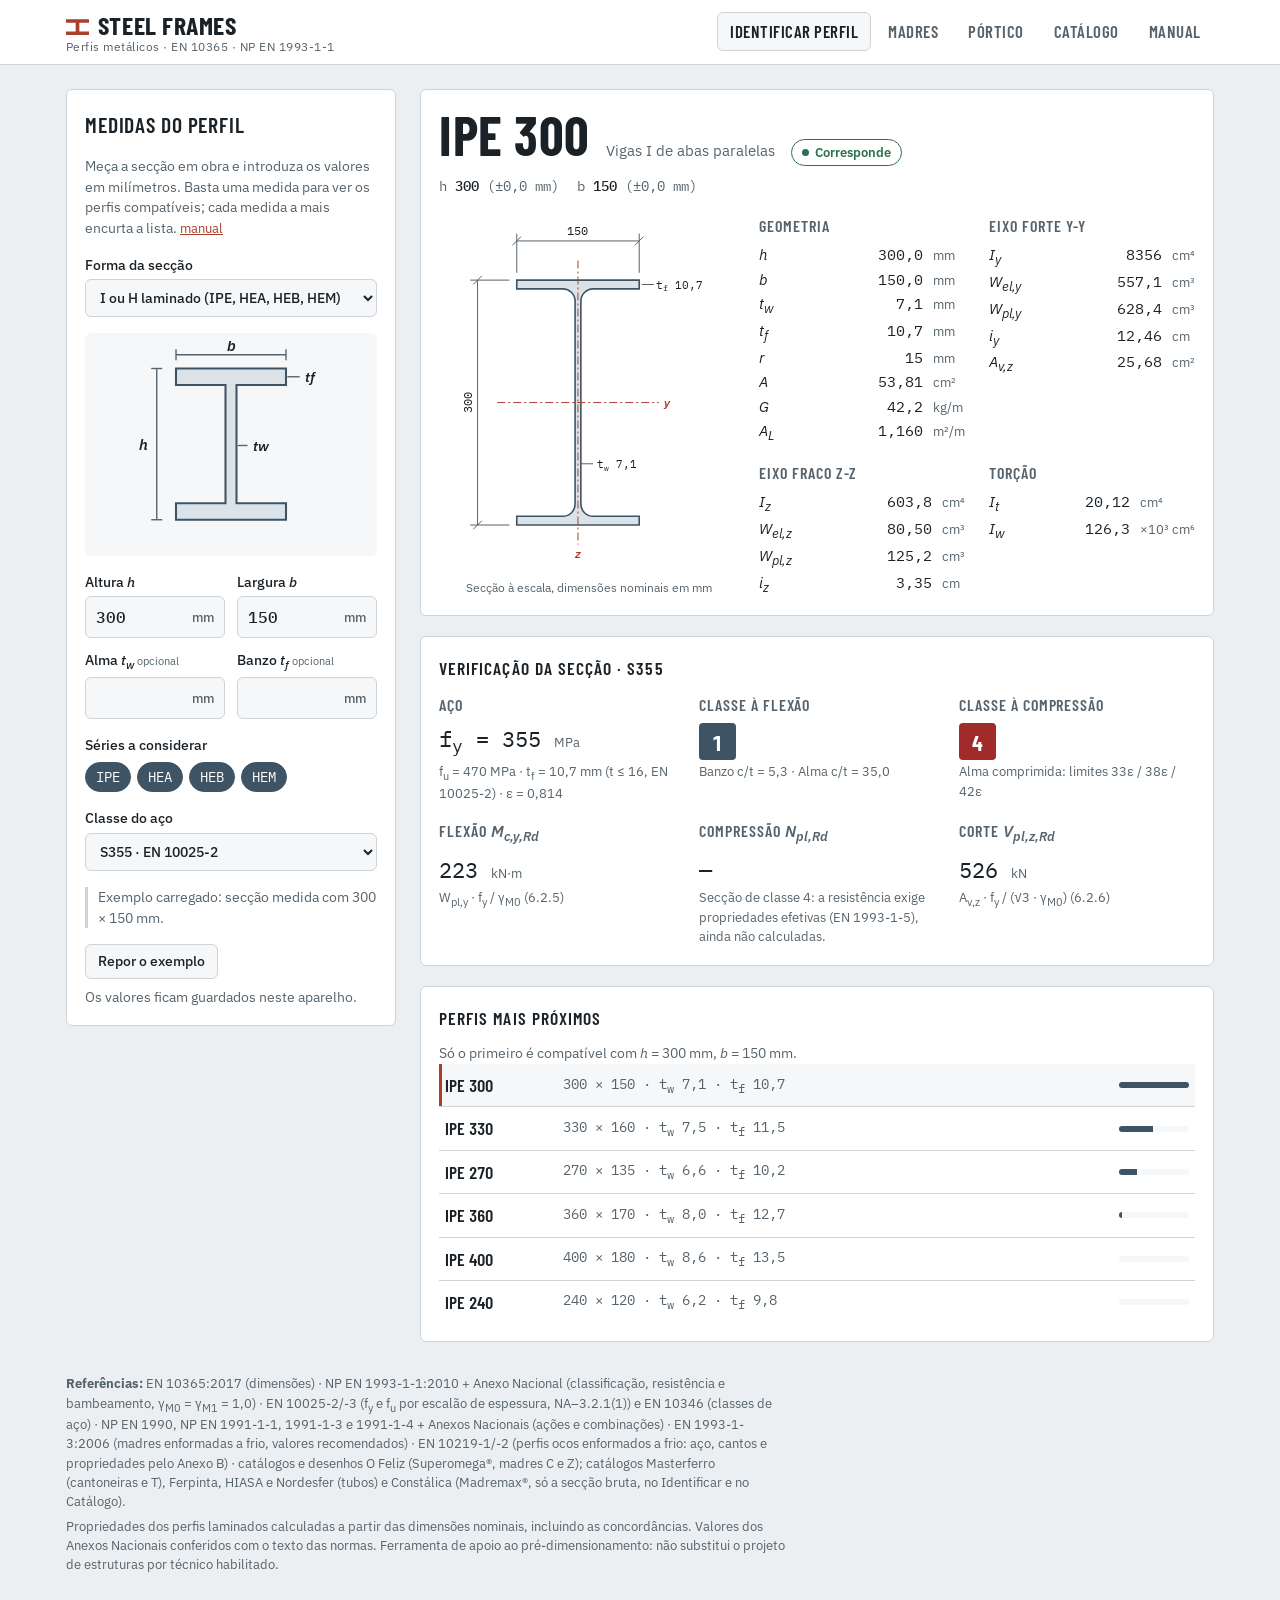
==== commit 3fc15f1b: "Madremax (Constálica) no Identificar e no Catálogo, só com a secção bruta - ferramentas/dados_madrem" ====
--- a/src/index.html
+++ b/src/index.html
@@ -38,7 +38,7 @@
         <select id="in-forma" name="forma">
           <option value="I" selected>I ou H laminado (IPE, HEA, HEB, HEM)</option>
           <option value="U">U laminado (UPN, UPE)</option>
-          <option value="omega">Ómega enformado a frio (Superomega®, O Feliz)</option>
+          <option value="omega">Ómega enformado a frio (Superomega® O Feliz, Madremax® Constálica)</option>
           <option value="C">C enformado a frio (O Feliz)</option>
           <option value="Z">Z enformado a frio (O Feliz)</option>
           <option value="Liguais">Cantoneira de abas iguais (L, EN 10056-1)</option>
@@ -490,7 +490,7 @@
 </main>
 
 <footer class="rodape">
-  <p><strong>Referências:</strong> EN 10365:2017 (dimensões) · NP EN 1993-1-1:2010 + Anexo Nacional (classificação, resistência e bambeamento, γ<sub>M0</sub> = γ<sub>M1</sub> = 1,0) · EN 10025-2/-3 (f<sub>y</sub> e f<sub>u</sub> por escalão de espessura, NA–3.2.1(1)) e EN 10346 (classes de aço) · NP EN 1990, NP EN 1991-1-1, 1991-1-3 e 1991-1-4 + Anexos Nacionais (ações e combinações) · EN 1993-1-3:2006 (madres enformadas a frio, valores recomendados) · EN 10219-1/-2 (perfis ocos enformados a frio: aço, cantos e propriedades pelo Anexo B) · catálogos e desenhos O Feliz (Superomega®, madres C e Z); catálogos Masterferro (cantoneiras e T) e Ferpinta, HIASA e Nordesfer (tubos).</p>
+  <p><strong>Referências:</strong> EN 10365:2017 (dimensões) · NP EN 1993-1-1:2010 + Anexo Nacional (classificação, resistência e bambeamento, γ<sub>M0</sub> = γ<sub>M1</sub> = 1,0) · EN 10025-2/-3 (f<sub>y</sub> e f<sub>u</sub> por escalão de espessura, NA–3.2.1(1)) e EN 10346 (classes de aço) · NP EN 1990, NP EN 1991-1-1, 1991-1-3 e 1991-1-4 + Anexos Nacionais (ações e combinações) · EN 1993-1-3:2006 (madres enformadas a frio, valores recomendados) · EN 10219-1/-2 (perfis ocos enformados a frio: aço, cantos e propriedades pelo Anexo B) · catálogos e desenhos O Feliz (Superomega®, madres C e Z); catálogos Masterferro (cantoneiras e T), Ferpinta, HIASA e Nordesfer (tubos) e Constálica (Madremax®, só a secção bruta, no Identificar e no Catálogo).</p>
   <p>Propriedades dos perfis laminados calculadas a partir das dimensões nominais, incluindo as concordâncias. Valores dos Anexos Nacionais conferidos com o texto das normas. Ferramenta de apoio ao pré-dimensionamento: não substitui o projeto de estruturas por técnico habilitado.</p>
 </footer>
 
@@ -498,6 +498,7 @@
 <script src="js/perfis-u.js"></script>
 <script src="js/perfis-lt.js"></script>
 <script src="js/perfis-tubulares.js"></script>
+<script src="js/madremax.js"></script>
 <script src="js/seccao.js"></script>
 <script src="js/ofeliz.js"></script>
 <script src="js/acoes.js"></script>
